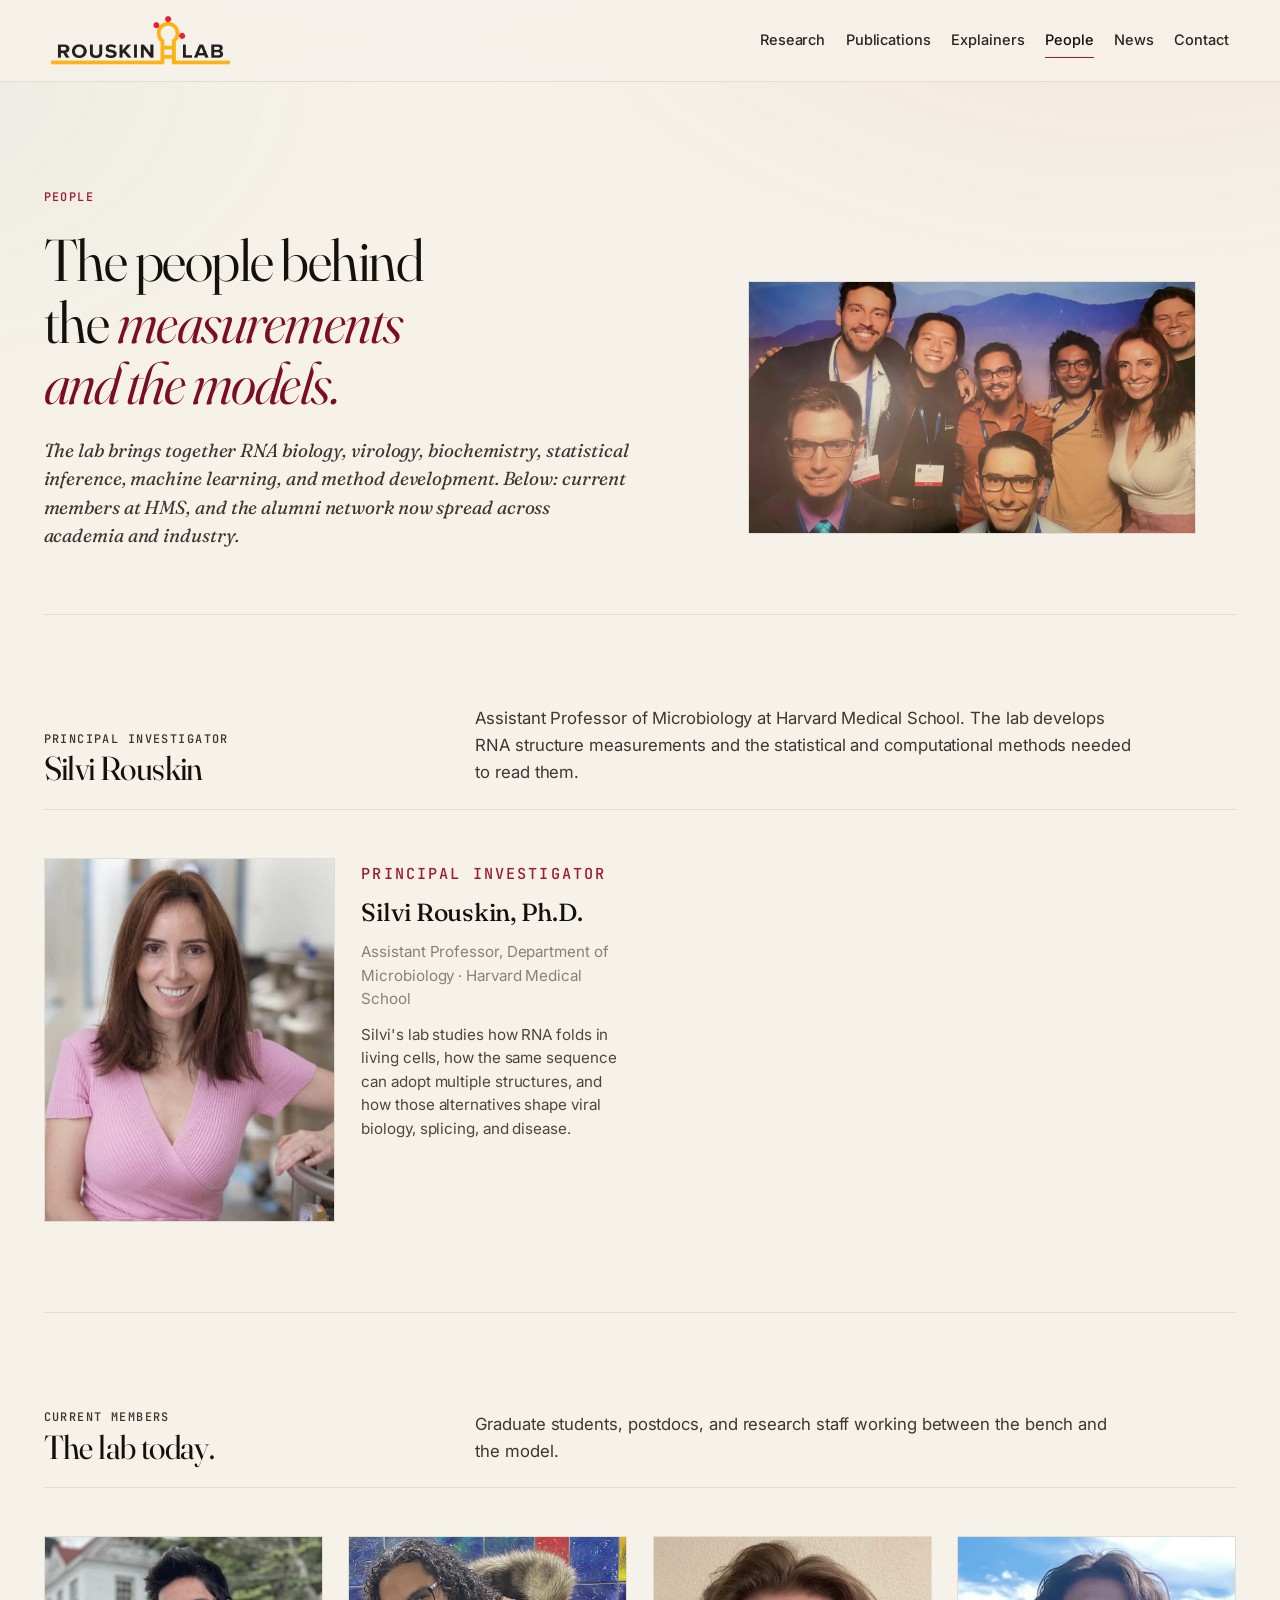
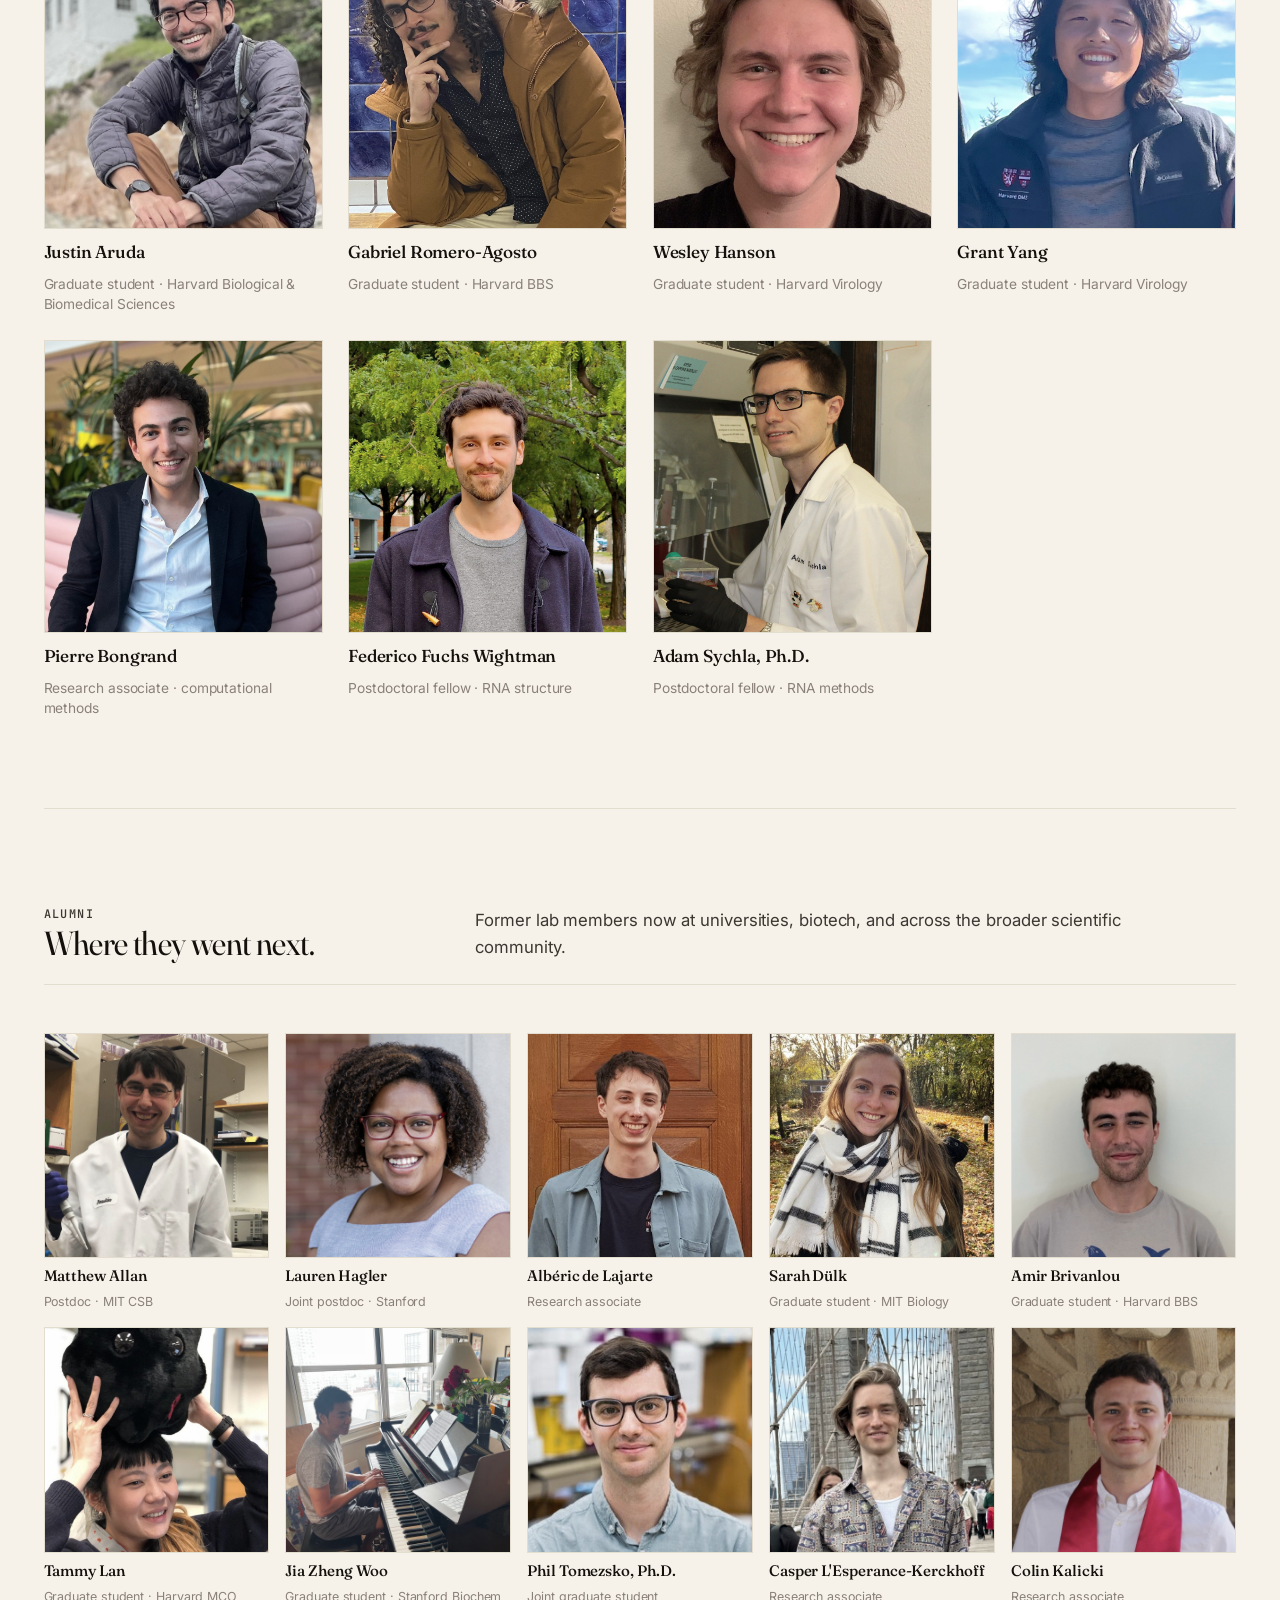
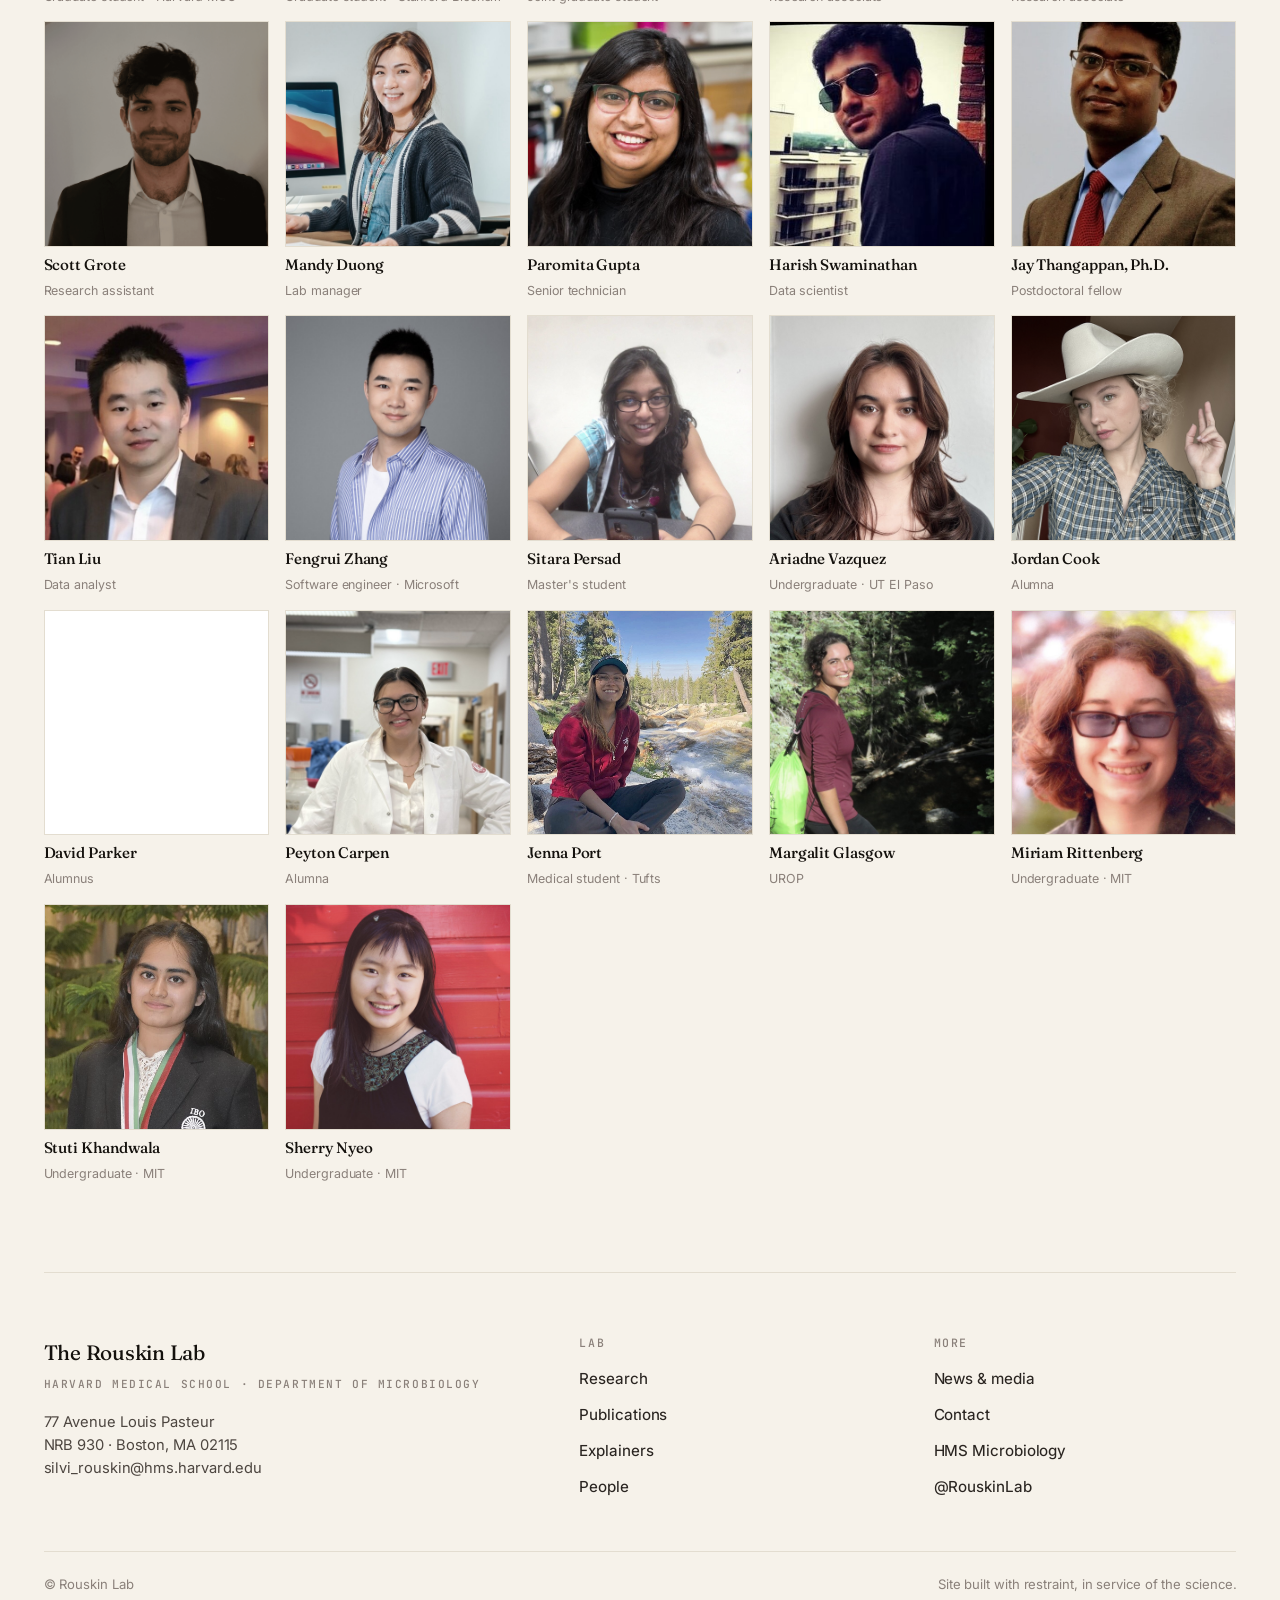
==== people.html @ 5847c58c "Initial lab website" ====
<!doctype html>
<html lang="en">
  <head>
    <meta charset="utf-8" />
    <meta name="viewport" content="width=device-width, initial-scale=1" />
    <title>People — Rouskin Lab</title>
    <meta name="description" content="Current members and alumni of the Rouskin Lab at Harvard Medical School — RNA biology, virology, computational biology, statistics, and method development." />
    <link rel="icon" href="assets/favicon.webp" />
    <link rel="preconnect" href="https://fonts.googleapis.com" />
    <link rel="preconnect" href="https://fonts.gstatic.com" crossorigin />
    <link rel="stylesheet" href="styles.css" />
  </head>
  <body>
    <a class="skip-link" href="#main">Skip to content</a>
    <header class="site-header">
      <a class="brand" href="index.html" aria-label="Rouskin Lab — Home">
        <img src="assets/rouskin-logo-yellow.webp" alt="Rouskin Lab" />
      </a>
      <nav aria-label="Primary navigation">
        <a href="research.html">Research</a>
        <a href="publications.html">Publications</a>
        <a href="explainers.html">Explainers</a>
        <a href="people.html" aria-current="page">People</a>
        <a href="news.html">News</a>
        <a href="contact.html">Contact</a>
      </nav>
    </header>

    <main id="main">
      <section class="page-hero">
        <div class="page-hero-grid">
          <div>
            <p class="kicker">People</p>
            <h1>The people behind the <em>measurements and the models.</em></h1>
            <p class="lede">
              The lab brings together RNA biology, virology, biochemistry,
              statistical inference, machine learning, and method
              development. Below: current members at HMS, and the alumni
              network now spread across academia and industry.
            </p>
          </div>
          <figure class="page-hero-visual people-hero-photo">
            <img src="assets/lab-group-current.jpg" alt="Rouskin Lab group photo at Harvard Medical School" />
          </figure>
        </div>
      </section>

      <section class="page-section people-section">
        <div class="people-section-head">
          <div>
            <p class="kicker">Principal investigator</p>
            <h2>Silvi Rouskin</h2>
          </div>
          <p>Assistant Professor of Microbiology at Harvard Medical School. The lab develops RNA structure measurements and the statistical and computational methods needed to read them.</p>
        </div>
        <div class="people-grid">
          <article class="person pi-card">
            <div class="person-photo">
              <img src="assets/silvi-rouskin.jpg" alt="Silvi Rouskin" />
            </div>
            <div class="person-body">
              <p class="tag-line">Principal investigator</p>
              <h3>Silvi Rouskin, Ph.D.</h3>
              <p class="role">Assistant Professor, Department of Microbiology · Harvard Medical School</p>
              <p>Silvi's lab studies how RNA folds in living cells, how the same sequence can adopt multiple structures, and how those alternatives shape viral biology, splicing, and disease.</p>
            </div>
          </article>
        </div>
      </section>

      <section class="page-section people-section">
        <div class="people-section-head">
          <div>
            <p class="kicker">Current members</p>
            <h2>The lab today.</h2>
          </div>
          <p>Graduate students, postdocs, and research staff working between the bench and the model.</p>
        </div>
        <div class="people-grid">
          <article class="person">
            <div class="person-photo"><img src="assets/justin-aruda.jpg" alt="Justin Aruda" /></div>
            <h3>Justin Aruda</h3>
            <p class="role">Graduate student · Harvard Biological &amp; Biomedical Sciences</p>
          </article>
          <article class="person">
            <div class="person-photo"><img src="assets/gabriel-romero-agosto.jpg" alt="Gabriel Romero-Agosto" /></div>
            <h3>Gabriel Romero-Agosto</h3>
            <p class="role">Graduate student · Harvard BBS</p>
          </article>
          <article class="person">
            <div class="person-photo"><img src="assets/wesley-hanson.jpg" alt="Wesley Hanson" /></div>
            <h3>Wesley Hanson</h3>
            <p class="role">Graduate student · Harvard Virology</p>
          </article>
          <article class="person">
            <div class="person-photo"><img src="assets/grant-yang.jpg" alt="Grant Yang" /></div>
            <h3>Grant Yang</h3>
            <p class="role">Graduate student · Harvard Virology</p>
          </article>
          <article class="person">
            <div class="person-photo"><img src="assets/pierre-bongrand.jpg" alt="Pierre Bongrand" /></div>
            <h3>Pierre Bongrand</h3>
            <p class="role">Research associate · computational methods</p>
          </article>
          <article class="person">
            <div class="person-photo"><img src="assets/federico-fuchs-wightman.jpg" alt="Federico Fuchs Wightman" /></div>
            <h3>Federico Fuchs Wightman</h3>
            <p class="role">Postdoctoral fellow · RNA structure</p>
          </article>
          <article class="person">
            <div class="person-photo"><img src="assets/adam-sychla.jpg" alt="Adam Sychla" /></div>
            <h3>Adam Sychla, Ph.D.</h3>
            <p class="role">Postdoctoral fellow · RNA methods</p>
          </article>
        </div>
      </section>

      <section class="page-section people-section">
        <div class="people-section-head">
          <div>
            <p class="kicker">Alumni</p>
            <h2>Where they went next.</h2>
          </div>
          <p>Former lab members now at universities, biotech, and across the broader scientific community.</p>
        </div>
        <div class="alumni-grid">
          <article class="person alumni">
            <div class="person-photo"><img src="assets/matthew-allan.jpg" alt="Matthew Allan" /></div>
            <h3>Matthew Allan</h3>
            <p class="role">Postdoc · MIT CSB</p>
          </article>
          <article class="person alumni">
            <div class="person-photo"><img src="assets/lauren-hagler.jpg" alt="Lauren Hagler" /></div>
            <h3>Lauren Hagler</h3>
            <p class="role">Joint postdoc · Stanford</p>
          </article>
          <article class="person alumni">
            <div class="person-photo"><img src="assets/alberic-de-lajarte.jpg" alt="Albéric de Lajarte" /></div>
            <h3>Albéric de Lajarte</h3>
            <p class="role">Research associate</p>
          </article>
          <article class="person alumni">
            <div class="person-photo"><img src="assets/sarah-dulk.jpg" alt="Sarah Dülk" /></div>
            <h3>Sarah Dülk</h3>
            <p class="role">Graduate student · MIT Biology</p>
          </article>
          <article class="person alumni">
            <div class="person-photo"><img src="assets/amir-brivanlou.jpg" alt="Amir Brivanlou" /></div>
            <h3>Amir Brivanlou</h3>
            <p class="role">Graduate student · Harvard BBS</p>
          </article>
          <article class="person alumni">
            <div class="person-photo"><img src="assets/tammy-lan.jpg" alt="Tammy Lan" /></div>
            <h3>Tammy Lan</h3>
            <p class="role">Graduate student · Harvard MCO</p>
          </article>
          <article class="person alumni">
            <div class="person-photo"><img src="assets/jia-zheng-woo.jpg" alt="Jia Zheng Woo" /></div>
            <h3>Jia Zheng Woo</h3>
            <p class="role">Graduate student · Stanford Biochem</p>
          </article>
          <article class="person alumni">
            <div class="person-photo"><img src="assets/phil-tomeszko.jpg" alt="Phil Tomezsko" /></div>
            <h3>Phil Tomezsko, Ph.D.</h3>
            <p class="role">Joint graduate student</p>
          </article>
          <article class="person alumni">
            <div class="person-photo"><img src="assets/casper-lesperance-kerckhoff.jpg" alt="Casper L'Esperance-Kerckhoff" /></div>
            <h3>Casper L'Esperance-Kerckhoff</h3>
            <p class="role">Research associate</p>
          </article>
          <article class="person alumni">
            <div class="person-photo"><img src="assets/colin-kalicki.jpg" alt="Colin Kalicki" /></div>
            <h3>Colin Kalicki</h3>
            <p class="role">Research associate</p>
          </article>
          <article class="person alumni">
            <div class="person-photo"><img src="assets/scott-grote.jpg" alt="Scott Grote" /></div>
            <h3>Scott Grote</h3>
            <p class="role">Research assistant</p>
          </article>
          <article class="person alumni">
            <div class="person-photo"><img src="assets/mandy-duong.jpg" alt="Mandy Duong" /></div>
            <h3>Mandy Duong</h3>
            <p class="role">Lab manager</p>
          </article>
          <article class="person alumni">
            <div class="person-photo"><img src="assets/paromita-gupta.jpg" alt="Paromita Gupta" /></div>
            <h3>Paromita Gupta</h3>
            <p class="role">Senior technician</p>
          </article>
          <article class="person alumni">
            <div class="person-photo"><img src="assets/harish-swaminathan.jpg" alt="Harish Swaminathan" /></div>
            <h3>Harish Swaminathan</h3>
            <p class="role">Data scientist</p>
          </article>
          <article class="person alumni">
            <div class="person-photo"><img src="assets/jay-thangappan.jpg" alt="Jay Thangappan" /></div>
            <h3>Jay Thangappan, Ph.D.</h3>
            <p class="role">Postdoctoral fellow</p>
          </article>
          <article class="person alumni">
            <div class="person-photo"><img src="assets/tian-liu.jpg" alt="Tian Liu" /></div>
            <h3>Tian Liu</h3>
            <p class="role">Data analyst</p>
          </article>
          <article class="person alumni">
            <div class="person-photo"><img src="assets/fengrui-zhang.jpg" alt="Fengrui Zhang" /></div>
            <h3>Fengrui Zhang</h3>
            <p class="role">Software engineer · Microsoft</p>
          </article>
          <article class="person alumni">
            <div class="person-photo"><img src="assets/sitara-persad.jpg" alt="Sitara Persad" /></div>
            <h3>Sitara Persad</h3>
            <p class="role">Master's student</p>
          </article>
          <article class="person alumni">
            <div class="person-photo"><img src="assets/ariadne-vazquez.jpg" alt="Ariadne Vazquez" /></div>
            <h3>Ariadne Vazquez</h3>
            <p class="role">Undergraduate · UT El Paso</p>
          </article>
          <article class="person alumni">
            <div class="person-photo"><img src="assets/jordan-cook.jpg" alt="Jordan Cook" /></div>
            <h3>Jordan Cook</h3>
            <p class="role">Alumna</p>
          </article>
          <article class="person alumni">
            <div class="person-photo"><img src="assets/david-parker.jpg" alt="David Parker" /></div>
            <h3>David Parker</h3>
            <p class="role">Alumnus</p>
          </article>
          <article class="person alumni">
            <div class="person-photo"><img src="assets/peyton-carpen.jpg" alt="Peyton Carpen" /></div>
            <h3>Peyton Carpen</h3>
            <p class="role">Alumna</p>
          </article>
          <article class="person alumni">
            <div class="person-photo"><img src="assets/jenna-port.jpg" alt="Jenna Port" /></div>
            <h3>Jenna Port</h3>
            <p class="role">Medical student · Tufts</p>
          </article>
          <article class="person alumni">
            <div class="person-photo"><img src="assets/margalit-glasgow.jpg" alt="Margalit Glasgow" /></div>
            <h3>Margalit Glasgow</h3>
            <p class="role">UROP</p>
          </article>
          <article class="person alumni">
            <div class="person-photo"><img src="assets/miriam-rittenberg.jpg" alt="Miriam Rittenberg" /></div>
            <h3>Miriam Rittenberg</h3>
            <p class="role">Undergraduate · MIT</p>
          </article>
          <article class="person alumni">
            <div class="person-photo"><img src="assets/stuti-khandwala.jpg" alt="Stuti Khandwala" /></div>
            <h3>Stuti Khandwala</h3>
            <p class="role">Undergraduate · MIT</p>
          </article>
          <article class="person alumni">
            <div class="person-photo"><img src="assets/sherry-nyeo.jpg" alt="Sherry Nyeo" /></div>
            <h3>Sherry Nyeo</h3>
            <p class="role">Undergraduate · MIT</p>
          </article>
        </div>
      </section>
    </main>

    <footer class="site-footer">
      <div class="footer-grid">
        <div>
          <div class="footer-brand">The Rouskin Lab<small>Harvard Medical School · Department of Microbiology</small></div>
          <address>77 Avenue Louis Pasteur<br />NRB 930 · Boston, MA 02115<br /><a href="mailto:silvi_rouskin@hms.harvard.edu">silvi_rouskin@hms.harvard.edu</a></address>
        </div>
        <div class="footer-col"><h4>Lab</h4><ul><li><a href="research.html">Research</a></li><li><a href="publications.html">Publications</a></li><li><a href="explainers.html">Explainers</a></li><li><a href="people.html">People</a></li></ul></div>
        <div class="footer-col"><h4>More</h4><ul><li><a href="news.html">News &amp; media</a></li><li><a href="contact.html">Contact</a></li><li><a href="https://micro.hms.harvard.edu">HMS Microbiology</a></li><li><a href="https://twitter.com/RouskinLab">@RouskinLab</a></li></ul></div>
      </div>
      <div class="footer-meta"><span>© Rouskin Lab</span><span>Site built with restraint, in service of the science.</span></div>
    </footer>
  </body>
</html>
---- styles.css ----
/* ============================================================
   Rouskin Lab — Design System
   Editorial, scientific, restrained. Inspired by Arc Institute.
   ============================================================ */

@import url("https://fonts.googleapis.com/css2?family=Fraunces:opsz,wght@9..144,300;9..144,400;9..144,500;9..144,600;9..144,700&family=Inter:wght@300;400;500;600;700&family=JetBrains+Mono:wght@400;500;600&display=swap");

:root {
  /* --- Color : warm editorial paper, deep ink, Harvard crimson */
  --paper:        #f6f2ea;
  --paper-tint:   #faf7f0;
  --cream:        #fdfbf5;
  --white:        #ffffff;
  --ink:          #14110d;
  --charcoal:     #2a2521;
  --graphite:     #3d3631;
  --body:         #4d4640;
  --muted:        #8a807a;
  --line:         #e3ddd0;
  --line-soft:    #ece6d9;
  --wash:         #efe9dc;

  /* Accents — Harvard crimson + Rouskin amber form the dual identity */
  --crimson:      #9e1b32;
  --crimson-dark: #7a0e22;
  --crimson-soft: rgba(158, 27, 50, 0.08);
  --amber:        #c4901a;      /* Rouskin gold — promoted to primary accent */
  --amber-bright: #d8a013;
  --amber-deep:   #8a6411;
  --amber-soft:   rgba(196, 144, 26, 0.10);

  /* Scientific accents (used in viz, hover states, captions) */
  --rna-sage:     #3e6e69;
  --rna-blue:     #284a72;
  --rna-violet:   #6b4f8a;

  /* Typography */
  --font-serif: "Fraunces", "Source Serif Pro", "Charter", Georgia, "Times New Roman", serif;
  --font-sans:  "Inter", -apple-system, BlinkMacSystemFont, "Segoe UI", system-ui, sans-serif;
  --font-mono:  "JetBrains Mono", "SFMono-Regular", Menlo, Consolas, monospace;

  /* Layout */
  --gutter: clamp(20px, 3.4vw, 48px);
  --maxw: 1320px;
  --maxw-narrow: 1080px;
  --radius: 2px;
}

* { box-sizing: border-box; }

html {
  scroll-behavior: smooth;
  overflow-x: hidden;
  -webkit-text-size-adjust: 100%;
}

body {
  margin: 0;
  background: var(--paper);
  color: var(--ink);
  font-family: var(--font-sans);
  font-size: 16.5px;
  line-height: 1.58;
  letter-spacing: -0.005em;
  -webkit-font-smoothing: antialiased;
  -moz-osx-font-smoothing: grayscale;
  overflow-x: hidden;
}

/* very subtle paper grain via gradients only */
body::before {
  content: "";
  position: fixed;
  inset: 0;
  z-index: -2;
  pointer-events: none;
  background:
    radial-gradient(1200px 700px at 88% -10%, rgba(158, 27, 50, 0.06), transparent 60%),
    radial-gradient(900px 600px at -10% 8%, rgba(62, 110, 105, 0.05), transparent 60%);
}

img { display: block; max-width: 100%; height: auto; }

a {
  color: inherit;
  text-decoration: none;
  transition: color 200ms ease;
}

a:focus-visible {
  outline: 2px solid var(--crimson);
  outline-offset: 3px;
  border-radius: 1px;
}

p {
  margin: 0;
  color: var(--body);
  font-size: 1.05rem;
  line-height: 1.62;
}

/* ----- Type system — heavier weights for readability ----- */
h1, h2, h3, h4 {
  margin: 0;
  color: var(--ink);
  font-family: var(--font-serif);
  font-weight: 450;
  font-style: normal;
  letter-spacing: -0.018em;
  line-height: 1.08;
  text-wrap: balance;
  font-variation-settings: "opsz" 120, "SOFT" 0;
}

h1 {
  font-size: clamp(2.55rem, 5.2vw, 5.0rem);
  font-weight: 440;
  letter-spacing: -0.024em;
  line-height: 1.02;
  font-variation-settings: "opsz" 144, "SOFT" 0;
}

h2 {
  font-size: clamp(1.75rem, 2.9vw, 2.65rem);
  font-weight: 450;
  letter-spacing: -0.018em;
  line-height: 1.1;
  font-variation-settings: "opsz" 100, "SOFT" 0;
}

h3 {
  font-size: 1.18rem;
  font-weight: 550;
  letter-spacing: -0.01em;
  line-height: 1.26;
  font-variation-settings: "opsz" 24, "SOFT" 0;
}

.eyebrow,
.kicker,
.affiliation,
.section-kicker,
.paper-meta,
time,
.tag {
  display: inline-block;
  font-family: var(--font-mono);
  font-size: 0.74rem;
  font-weight: 550;
  letter-spacing: 0.12em;
  text-transform: uppercase;
  color: var(--crimson);
}

/* Amber-accent kicker variant — for sections with computational emphasis */
.kicker.amber,
.section-kicker.amber { color: var(--amber-deep); }

.affiliation {
  color: var(--muted);
  letter-spacing: 0.18em;
}

time {
  color: var(--muted);
  letter-spacing: 0.1em;
}

strong.pi {
  color: var(--crimson-dark);
  font-weight: 600;
}

/* ----- Skip link & focus ----- */
.skip-link {
  position: fixed;
  top: 8px;
  left: 8px;
  z-index: 100;
  padding: 8px 12px;
  background: var(--ink);
  color: var(--white);
  font-size: 0.85rem;
  transform: translateY(-200%);
}

.skip-link:focus { transform: translateY(0); }

/* ============================================================
   Header
   ============================================================ */
.site-header {
  position: sticky;
  top: 0;
  z-index: 50;
  display: flex;
  align-items: center;
  justify-content: space-between;
  gap: 28px;
  padding: 16px clamp(20px, 4vw, 56px);
  border-bottom: 1px solid var(--line);
  background: rgba(246, 242, 234, 0.86);
  backdrop-filter: saturate(160%) blur(14px);
  -webkit-backdrop-filter: saturate(160%) blur(14px);
}

.brand {
  display: flex;
  align-items: center;
  gap: 12px;
}

.brand img {
  width: clamp(140px, 14vw, 180px);
  height: auto;
}

.brand-mark {
  display: inline-block;
  font-family: var(--font-serif);
  font-size: 1.35rem;
  font-weight: 450;
  letter-spacing: -0.01em;
  color: var(--ink);
  line-height: 1;
}

.brand-mark small {
  display: block;
  margin-top: 4px;
  color: var(--muted);
  font-family: var(--font-mono);
  font-size: 0.62rem;
  font-weight: 500;
  letter-spacing: 0.18em;
  text-transform: uppercase;
}

.site-header nav {
  display: flex;
  align-items: center;
  gap: clamp(14px, 1.6vw, 26px);
  flex-wrap: wrap;
}

.site-header nav a {
  position: relative;
  color: var(--charcoal);
  font-size: 0.91rem;
  font-weight: 500;
  letter-spacing: -0.005em;
  padding: 4px 0;
}

.site-header nav a::after {
  content: "";
  position: absolute;
  left: 0;
  right: 0;
  bottom: -2px;
  height: 1.5px;
  background: var(--crimson);
  transform: scaleX(0);
  transform-origin: left;
  transition: transform 220ms cubic-bezier(.2,.7,.2,1);
}

.site-header nav a:hover { color: var(--ink); }
.site-header nav a:hover::after,
.site-header nav a[aria-current="page"]::after {
  transform: scaleX(1);
}

.site-header nav a[aria-current="page"] {
  color: var(--ink);
}

/* ============================================================
   Containers
   ============================================================ */
.container,
.section,
.page-section,
.page-hero,
.site-footer {
  width: min(var(--maxw), calc(100% - var(--gutter) * 2));
  margin-left: auto;
  margin-right: auto;
}

.section,
.page-section {
  padding: clamp(56px, 6.2vw, 88px) 0;
}

.section + .section,
.page-section + .page-section {
  border-top: 1px solid var(--line);
}

/* ============================================================
   HERO — homepage
   ============================================================ */
.hero {
  position: relative;
  width: 100%;
  overflow: hidden;
}

.hero-inner {
  width: min(var(--maxw), calc(100% - var(--gutter) * 2));
  margin: 0 auto;
  display: grid;
  grid-template-columns: minmax(0, 0.95fr) minmax(0, 1.05fr);
  gap: clamp(32px, 5vw, 80px);
  align-items: center;
  min-height: clamp(620px, 86vh, 880px);
  padding: clamp(60px, 8vw, 110px) 0 clamp(48px, 6vw, 90px);
}

.hero-inner > * { min-width: 0; }

.hero-text {
  position: relative;
  z-index: 2;
  min-width: 0;
  max-width: 620px;
}

.hero-text .affiliation {
  display: flex;
  align-items: center;
  flex-wrap: wrap;
  gap: 8px 10px;
  margin-bottom: 28px;
  max-width: 100%;
}

.hero-text .affiliation::before {
  content: "";
  width: 22px;
  height: 1px;
  background: var(--crimson);
}

.hero h1 {
  font-size: clamp(2.45rem, 4.9vw, 4.5rem);
  font-weight: 440;
  line-height: 1.02;
  letter-spacing: -0.024em;
  color: var(--ink);
  font-variation-settings: "opsz" 144, "SOFT" 0;
}

.hero h1 em {
  font-style: italic;
  font-weight: 430;
  color: var(--crimson-dark);
  font-variation-settings: "opsz" 144, "SOFT" 0;
}

/* Refined institutional byline — serif italic under the headline */
.hero-byline {
  margin-top: clamp(20px, 2.2vw, 28px);
  display: flex;
  align-items: baseline;
  flex-wrap: wrap;
  gap: 6px 14px;
  font-family: var(--font-serif);
  font-style: italic;
  font-weight: 400;
  font-size: 1.0rem;
  color: var(--graphite);
  letter-spacing: -0.005em;
}

.hero-byline::before {
  content: "—";
  color: var(--amber);
  font-style: normal;
  font-weight: 500;
}

.hero-byline strong {
  font-style: normal;
  font-weight: 550;
  color: var(--ink);
  font-family: var(--font-serif);
}

.hero-lede {
  margin-top: clamp(22px, 2.6vw, 30px);
  max-width: 560px;
  font-size: clamp(1.05rem, 1.2vw, 1.16rem);
  line-height: 1.56;
  color: var(--graphite);
}

.hero-meta {
  margin-top: clamp(28px, 3vw, 40px);
  display: grid;
  grid-template-columns: repeat(3, minmax(0, 1fr));
  gap: 0;
  border-top: 1px solid var(--line);
  border-bottom: 1px solid var(--line);
}

.hero-meta > div {
  padding: 16px 16px 16px 0;
  min-width: 0;
}
.hero-meta > div + div {
  border-left: 1px solid var(--line);
  padding-left: 18px;
}

.hero-meta .label {
  display: block;
  font-family: var(--font-mono);
  font-size: 0.65rem;
  font-weight: 500;
  letter-spacing: 0.16em;
  text-transform: uppercase;
  color: var(--muted);
  margin-bottom: 6px;
}

.hero-meta .value {
  display: block;
  font-family: var(--font-serif);
  font-size: 0.98rem;
  color: var(--ink);
  line-height: 1.3;
}

.hero-cta {
  margin-top: 36px;
  display: flex;
  gap: 22px 28px;
  flex-wrap: wrap;
}

/* RNA stage */
.rna-stage {
  position: relative;
  width: 100%;
  aspect-ratio: 1.12 / 1;
  max-height: min(82vh, 760px);
  min-height: 480px;
}

.rna-stage canvas {
  position: absolute;
  inset: 0;
  width: 100%;
  height: 100%;
  display: block;
}

/* Soft halo behind RNA */
.rna-stage::before {
  content: "";
  position: absolute;
  inset: 4%;
  background:
    radial-gradient(circle at 51% 52%, rgba(255, 241, 204, 0.36), transparent 56%),
    radial-gradient(circle at 64% 34%, rgba(40, 74, 114, 0.055), transparent 58%),
    radial-gradient(circle at 34% 70%, rgba(196, 144, 26, 0.075), transparent 54%);
  filter: blur(10px);
  pointer-events: none;
}

.rna-stage-fallback {
  position: absolute;
  inset: 0;
  display: none;
  align-items: center;
  justify-content: center;
}

.rna-stage-fallback svg {
  width: 86%;
  height: auto;
}

.rna-stage[data-canvas-failed="true"] .rna-stage-fallback {
  display: flex;
}

/* Floating measurement chips on the stage */
.rna-stage-readout {
  position: absolute;
  right: clamp(10px, 2vw, 24px);
  bottom: clamp(12px, 3vw, 30px);
  display: flex;
  flex-direction: column;
  gap: 8px;
  align-items: flex-end;
  z-index: 3;
  pointer-events: none;
}

.rna-chip {
  display: inline-flex;
  align-items: center;
  gap: 8px;
  padding: 7px 10px;
  background: rgba(253, 251, 245, 0.72);
  border: 1px solid rgba(227, 221, 208, 0.72);
  color: var(--charcoal);
  font-family: var(--font-mono);
  font-size: 0.58rem;
  font-weight: 500;
  letter-spacing: 0.16em;
  text-transform: uppercase;
  box-shadow: 0 10px 26px rgba(60, 40, 22, 0.045);
  backdrop-filter: blur(10px);
}

.rna-chip::before {
  content: "";
  width: 6px;
  height: 6px;
  border-radius: 50%;
  background: var(--crimson);
}

.rna-chip.b::before { background: var(--rna-sage); }
.rna-chip.c::before { background: var(--amber); }

/* ============================================================
   Link styles (link buttons)
   ============================================================ */
.link {
  position: relative;
  display: inline-flex;
  align-items: center;
  gap: 10px;
  padding: 6px 0;
  color: var(--ink);
  font-family: var(--font-sans);
  font-size: 0.95rem;
  font-weight: 500;
  letter-spacing: -0.005em;
  border-bottom: 1px solid var(--ink);
  transition: color 220ms ease, border-color 220ms ease, transform 220ms ease;
}

.link::after {
  content: "→";
  font-family: var(--font-serif);
  font-weight: 400;
  font-size: 1.05em;
  transition: transform 220ms cubic-bezier(.2,.7,.2,1);
}

.link:hover {
  color: var(--crimson);
  border-color: var(--crimson);
}

.link:hover::after { transform: translateX(4px); }

.link-quiet {
  display: inline-flex;
  align-items: center;
  gap: 8px;
  color: var(--graphite);
  font-family: var(--font-mono);
  font-size: 0.72rem;
  font-weight: 500;
  letter-spacing: 0.14em;
  text-transform: uppercase;
  border-bottom: none;
  padding: 4px 0;
}

.link-quiet::after {
  content: "→";
  font-family: var(--font-serif);
  font-size: 0.92rem;
  transition: transform 220ms ease;
}

.link-quiet:hover { color: var(--crimson); }
.link-quiet:hover::after { transform: translateX(3px); }

/* ============================================================
   Section header (kicker + title + side link)
   ============================================================ */
.section-header {
  display: grid;
  grid-template-columns: minmax(0, 1fr) auto;
  align-items: end;
  gap: 24px;
  margin-bottom: clamp(36px, 4vw, 56px);
  padding-bottom: clamp(20px, 2vw, 28px);
  border-bottom: 1px solid var(--line);
}

.section-header .kicker {
  margin-bottom: 14px;
}

.section-header h2 {
  max-width: 18ch;
}

/* ============================================================
   Intro band
   ============================================================ */
.intro {
  position: relative;
}

.intro-grid {
  display: grid;
  grid-template-columns: minmax(0, 1.05fr) minmax(0, 1fr);
  gap: clamp(40px, 6vw, 100px);
  align-items: start;
}

.intro-grid h2 {
  font-size: clamp(1.85rem, 3.2vw, 3rem);
  font-weight: 350;
  letter-spacing: -0.022em;
  font-variation-settings: "opsz" 144, "SOFT" 60;
}

.intro-grid h2 em {
  font-style: italic;
  font-weight: 350;
  color: var(--crimson-dark);
}

.intro-copy p { font-size: 1.04rem; }
.intro-copy p + p { margin-top: 18px; }

.intro-methods {
  margin-top: clamp(48px, 6vw, 80px);
  display: grid;
  grid-template-columns: repeat(4, minmax(0, 1fr));
  gap: 1px;
  background: var(--line);
  border-top: 1px solid var(--line);
  border-bottom: 1px solid var(--line);
}

.intro-methods > div {
  background: var(--paper);
  padding: 22px 20px 24px;
}

.intro-methods strong {
  display: block;
  font-family: var(--font-serif);
  font-size: 1.05rem;
  font-weight: 500;
  color: var(--ink);
  letter-spacing: -0.01em;
  margin-bottom: 6px;
}

.intro-methods small {
  display: block;
  color: var(--muted);
  font-size: 0.85rem;
  line-height: 1.45;
}

/* ============================================================
   Research cards (homepage)
   ============================================================ */
.research-grid {
  display: grid;
  grid-template-columns: repeat(12, 1fr);
  gap: 20px;
}

.research-card {
  position: relative;
  display: flex;
  flex-direction: column;
  background: var(--cream);
  border: 1px solid var(--line);
  overflow: hidden;
  transition: transform 280ms cubic-bezier(.2,.7,.2,1), border-color 280ms ease, box-shadow 280ms ease;
}

.research-card:hover {
  transform: translateY(-3px);
  border-color: var(--crimson);
  box-shadow: 0 18px 40px rgba(60, 40, 22, 0.08);
}

.research-card.feature { grid-column: span 7; }
.research-card.std     { grid-column: span 5; }
.research-card.half    { grid-column: span 6; }

.research-card .media {
  position: relative;
  aspect-ratio: 16 / 10;
  overflow: hidden;
  background: var(--wash);
  border-bottom: 1px solid var(--line);
}

.research-card .media img {
  width: 100%;
  height: 100%;
  object-fit: cover;
  transition: transform 600ms cubic-bezier(.2,.7,.2,1);
}

.research-card:hover .media img { transform: scale(1.03); }

.research-card .media.contain img {
  object-fit: contain;
  padding: 22px;
  background: linear-gradient(160deg, var(--paper-tint), var(--wash));
}

.research-card .media.viral-rna-media img {
  padding: 12px 18px;
  background: #fbfaf7;
}

.research-card .body {
  padding: 24px 26px 28px;
  display: flex;
  flex-direction: column;
  gap: 10px;
  flex: 1;
}

.research-card .kicker { margin-bottom: 2px; }

.research-card h3 {
  font-family: var(--font-serif);
  font-size: 1.28rem;
  font-weight: 450;
  letter-spacing: -0.012em;
  line-height: 1.22;
}

.research-card.feature h3 {
  font-size: 1.55rem;
}

.research-card p {
  font-size: 0.96rem;
  color: var(--graphite);
  line-height: 1.55;
}

.research-card .card-link {
  margin-top: auto;
  padding-top: 14px;
  font-family: var(--font-mono);
  font-size: 0.7rem;
  font-weight: 500;
  letter-spacing: 0.14em;
  text-transform: uppercase;
  color: var(--crimson);
  display: inline-flex;
  align-items: center;
  gap: 6px;
}

.research-card .card-link::after {
  content: "→";
  font-family: var(--font-serif);
  font-size: 0.9rem;
  transition: transform 220ms ease;
}

.research-card:hover .card-link::after { transform: translateX(3px); }

/* ============================================================
   Featured papers (home)
   ============================================================ */
.featured-papers {
  background: var(--paper-tint);
  padding: clamp(64px, 8vw, 112px) 0;
  border-top: 1px solid var(--line);
  border-bottom: 1px solid var(--line);
}

.featured-papers .container {
  width: min(var(--maxw), calc(100% - var(--gutter) * 2));
  margin: 0 auto;
}

.paper-list {
  border-top: 1px solid var(--line);
}

.paper-row {
  display: grid;
  grid-template-columns: 130px 200px minmax(0, 1fr) auto;
  gap: clamp(20px, 3vw, 48px);
  align-items: start;
  padding: 28px 0;
  border-bottom: 1px solid var(--line);
  transition: padding 280ms ease;
}

.paper-row:hover {
  padding-left: 10px;
  padding-right: -10px;
}

.paper-row .paper-year {
  font-family: var(--font-mono);
  font-size: 0.78rem;
  font-weight: 500;
  letter-spacing: 0.1em;
  color: var(--muted);
  padding-top: 4px;
}

.paper-row .paper-venue {
  font-family: var(--font-serif);
  font-style: italic;
  font-weight: 500;
  font-size: 1.0rem;
  color: var(--crimson-dark);
  padding-top: 4px;
  letter-spacing: -0.01em;
}

.paper-row h3 {
  font-family: var(--font-serif);
  font-size: 1.2rem;
  font-weight: 450;
  letter-spacing: -0.012em;
  line-height: 1.32;
  margin-bottom: 8px;
}

.paper-row h3 a:hover { color: var(--crimson); }

.paper-row p {
  font-size: 0.94rem;
  color: var(--graphite);
  line-height: 1.55;
  max-width: 60ch;
}

.paper-row .paper-arrow {
  font-family: var(--font-serif);
  font-size: 1.6rem;
  color: var(--muted);
  padding-top: 4px;
  transition: color 280ms ease, transform 280ms ease;
}

.paper-row:hover .paper-arrow {
  color: var(--crimson);
  transform: translateX(4px);
}

/* ============================================================
   Lab news / cards grid
   ============================================================ */
.news-grid {
  display: grid;
  grid-template-columns: repeat(3, minmax(0, 1fr));
  gap: 20px;
}

.news-card {
  display: flex;
  flex-direction: column;
  background: var(--cream);
  border: 1px solid var(--line);
  transition: transform 280ms cubic-bezier(.2,.7,.2,1), border-color 280ms ease;
}

.news-card:hover {
  transform: translateY(-3px);
  border-color: var(--crimson);
}

.news-card .media {
  aspect-ratio: 4 / 3;
  overflow: hidden;
  background: var(--wash);
  border-bottom: 1px solid var(--line);
}

.news-card .media img {
  width: 100%;
  height: 100%;
  object-fit: cover;
  transition: transform 600ms cubic-bezier(.2,.7,.2,1);
}

.news-card:hover .media img { transform: scale(1.04); }

.news-card .body {
  padding: 20px 22px 26px;
  display: flex;
  flex-direction: column;
  gap: 10px;
}

.news-card time {
  font-family: var(--font-mono);
  font-size: 0.7rem;
  letter-spacing: 0.12em;
  text-transform: uppercase;
  color: var(--muted);
}

.news-card h3 {
  font-family: var(--font-serif);
  font-size: 1.1rem;
  font-weight: 500;
  letter-spacing: -0.01em;
  line-height: 1.3;
}

/* ============================================================
   Institutional band
   ============================================================ */
.affiliations {
  padding: clamp(56px, 7vw, 96px) 0;
  border-top: 1px solid var(--line);
  background: var(--paper-tint);
}

.affiliations-inner {
  width: min(var(--maxw), calc(100% - var(--gutter) * 2));
  margin: 0 auto;
  display: grid;
  grid-template-columns: minmax(0, 0.7fr) minmax(0, 1.3fr);
  gap: clamp(40px, 6vw, 96px);
  align-items: center;
}

.affiliations h2 {
  font-size: clamp(1.5rem, 2.4vw, 2.2rem);
  font-weight: 400;
}

.affiliations p {
  margin-top: 14px;
  font-size: 0.98rem;
}

.affiliations-logos {
  display: grid;
  gap: 24px;
}

.affiliations-logos img {
  width: 100%;
  max-height: 88px;
  object-fit: contain;
  object-position: left center;
  mix-blend-mode: multiply;
  opacity: 0.92;
  filter: saturate(0.7);
}

/* ============================================================
   Join band (dark)
   ============================================================ */
.join {
  width: min(var(--maxw), calc(100% - var(--gutter) * 2));
  margin: clamp(64px, 8vw, 112px) auto;
  display: grid;
  grid-template-columns: minmax(0, 1.4fr) auto;
  gap: clamp(28px, 4vw, 56px);
  align-items: center;
  padding: clamp(40px, 5vw, 70px) clamp(36px, 4vw, 64px);
  background: var(--ink);
  color: var(--cream);
  border: 1px solid var(--ink);
  position: relative;
  overflow: hidden;
}

.join::before {
  content: "";
  position: absolute;
  right: -10%;
  top: -50%;
  width: 60%;
  height: 200%;
  background: radial-gradient(circle, rgba(201, 143, 28, 0.15), transparent 60%);
  pointer-events: none;
}

.join .kicker { color: var(--amber); }

.join h2 {
  color: var(--cream);
  font-weight: 400;
  font-size: clamp(1.6rem, 2.6vw, 2.4rem);
  letter-spacing: -0.018em;
}

.join h2 em {
  font-style: italic;
  color: var(--amber);
}

.join p {
  color: rgba(253, 251, 245, 0.74);
  margin-top: 14px;
  max-width: 60ch;
}

.join .link {
  color: var(--cream);
  border-color: var(--amber);
}

.join .link:hover {
  color: var(--amber);
}

/* ============================================================
   Footer
   ============================================================ */
.site-footer {
  padding: clamp(40px, 5vw, 64px) 0 clamp(36px, 4vw, 48px);
  border-top: 1px solid var(--line);
}

.footer-grid {
  display: grid;
  grid-template-columns: minmax(0, 1.6fr) minmax(0, 1fr) minmax(0, 1fr);
  gap: clamp(28px, 4vw, 64px);
}

.footer-brand {
  font-family: var(--font-serif);
  font-size: 1.3rem;
  font-weight: 450;
  color: var(--ink);
  letter-spacing: -0.012em;
}

.footer-brand small {
  display: block;
  margin-top: 6px;
  font-family: var(--font-mono);
  font-size: 0.7rem;
  font-weight: 500;
  letter-spacing: 0.14em;
  text-transform: uppercase;
  color: var(--muted);
}

.site-footer address {
  margin-top: 18px;
  font-style: normal;
  color: var(--body);
  font-size: 0.92rem;
  line-height: 1.55;
}

.footer-col h4 {
  font-family: var(--font-mono);
  font-size: 0.72rem;
  font-weight: 500;
  letter-spacing: 0.14em;
  text-transform: uppercase;
  color: var(--muted);
  margin-bottom: 16px;
}

.footer-col ul {
  list-style: none;
  margin: 0;
  padding: 0;
  display: grid;
  gap: 10px;
}

.footer-col a {
  color: var(--charcoal);
  font-size: 0.95rem;
  font-weight: 450;
}

.footer-col a:hover { color: var(--crimson); }

.footer-meta {
  margin-top: clamp(36px, 4vw, 56px);
  padding-top: 22px;
  border-top: 1px solid var(--line);
  display: flex;
  justify-content: space-between;
  gap: 16px;
  flex-wrap: wrap;
  color: var(--muted);
  font-size: 0.82rem;
}

/* ============================================================
   Generic page hero (research / publications / etc.)
   ============================================================ */
.page-hero {
  padding: clamp(56px, 8vw, 100px) 0 clamp(40px, 5vw, 64px);
}

.page-hero-grid {
  display: grid;
  grid-template-columns: minmax(0, 1fr) minmax(0, 0.9fr);
  gap: clamp(40px, 6vw, 96px);
  align-items: end;
}

.page-hero h1 {
  font-size: clamp(2.2rem, 4.6vw, 4rem);
  font-weight: 350;
  letter-spacing: -0.025em;
  line-height: 1.04;
}

.page-hero h1 em {
  font-style: italic;
  color: var(--crimson-dark);
}

.page-hero .lede {
  margin-top: 24px;
  max-width: 60ch;
  font-size: 1.18rem;
  font-family: var(--font-serif);
  font-weight: 400;
  font-style: italic;
  line-height: 1.5;
  letter-spacing: -0.005em;
  color: var(--graphite);
}

.page-hero .kicker { margin-bottom: 22px; }

.page-hero-visual {
  position: relative;
  aspect-ratio: 4 / 3;
  overflow: hidden;
  background: var(--wash);
  border: 1px solid var(--line);
}

.page-hero-visual img {
  width: 100%;
  height: 100%;
  object-fit: cover;
}

.page-hero-visual.contain img {
  object-fit: contain;
  padding: 28px;
  background: linear-gradient(150deg, var(--paper-tint), var(--wash));
}

.page-hero-visual.people-hero-photo {
  aspect-ratio: 16 / 9;
}

.page-hero-visual.people-hero-photo img {
  object-fit: cover;
  object-position: center 45%;
}

/* ============================================================
   RESEARCH PAGE — research areas as long-form sections
   ============================================================ */
/* Research overview index — clickable cards before the long-form sections */
.research-index {
  display: grid;
  grid-template-columns: repeat(5, minmax(0, 1fr));
  gap: 0;
  margin: clamp(28px, 4vw, 48px) 0 clamp(40px, 5vw, 64px);
  border-top: 1px solid var(--line);
  border-bottom: 1px solid var(--line);
}

.research-index a {
  display: flex;
  flex-direction: column;
  gap: 8px;
  padding: 24px 22px 26px;
  border-right: 1px solid var(--line);
  transition: background-color 240ms ease, transform 240ms ease;
}

.research-index a:last-child { border-right: none; }

.research-index a:hover {
  background: var(--amber-soft);
}

.research-index .index-num {
  font-family: var(--font-mono);
  font-size: 0.72rem;
  font-weight: 600;
  letter-spacing: 0.14em;
  color: var(--amber-deep);
}

.research-index h3 {
  font-family: var(--font-serif);
  font-size: 1.02rem;
  font-weight: 500;
  letter-spacing: -0.008em;
  line-height: 1.25;
  color: var(--ink);
}

.research-index span.arrow {
  margin-top: auto;
  padding-top: 14px;
  font-family: var(--font-serif);
  color: var(--crimson);
  font-size: 1.15rem;
  transition: transform 240ms ease;
}

.research-index a:hover span.arrow { transform: translateX(4px); }

.research-area {
  display: grid;
  grid-template-columns: minmax(0, 1fr) minmax(0, 1.05fr);
  gap: clamp(36px, 5vw, 80px);
  align-items: center;
  padding: clamp(56px, 6vw, 88px) 0;
  border-top: 1px solid var(--line);
  scroll-margin-top: 80px;
}

/* Scroll-reveal for research areas */
.research-area {
  opacity: 0;
  transform: translateY(28px);
  transition: opacity 800ms cubic-bezier(.2,.7,.2,1), transform 800ms cubic-bezier(.2,.7,.2,1);
}
.research-area.is-visible {
  opacity: 1;
  transform: translateY(0);
}

.research-area .area-num {
  display: inline-flex;
  align-items: baseline;
  gap: 10px;
  margin-bottom: 14px;
  font-family: var(--font-mono);
  font-size: 0.74rem;
  font-weight: 600;
  letter-spacing: 0.14em;
  text-transform: uppercase;
  color: var(--amber-deep);
}

.research-area .area-num::before {
  content: "";
  width: 22px;
  height: 1px;
  background: var(--amber);
  display: inline-block;
}

.research-area:nth-child(even) {
  grid-template-columns: minmax(0, 1.05fr) minmax(0, 1fr);
}
.research-area:nth-child(even) .research-area-visual { order: -1; }

.research-area-visual {
  position: relative;
  aspect-ratio: 4 / 3;
  overflow: hidden;
  background: var(--wash);
  border: 1px solid var(--line);
}

.research-area-visual img {
  width: 100%;
  height: 100%;
  object-fit: cover;
}

.research-area-visual.contain {
  background: linear-gradient(150deg, var(--paper-tint), var(--wash));
}

.research-area-visual.contain img {
  object-fit: contain;
  padding: 24px;
}

.research-area-visual.viral-rna-visual {
  background: #fbfaf7;
}

.research-area-visual.viral-rna-visual img {
  padding: 12px 18px;
  object-fit: contain;
}

.research-area-text {
  max-width: 56ch;
}

.research-area-text h2 {
  margin-top: 14px;
  font-size: clamp(1.7rem, 2.7vw, 2.4rem);
  font-weight: 400;
  letter-spacing: -0.018em;
}

.research-area-text h2 em {
  font-style: italic;
  color: var(--crimson-dark);
}

.research-area-text p {
  margin-top: 18px;
  font-size: 1.02rem;
  line-height: 1.65;
}

.research-area-text p + p { margin-top: 14px; }

.research-area-links {
  margin-top: 26px;
  display: flex;
  flex-wrap: wrap;
  gap: 18px 24px;
}

/* ============================================================
   PUBLICATIONS — editorial bibliography
   ============================================================ */
.pub-toolbar {
  display: flex;
  flex-wrap: wrap;
  justify-content: center;
  gap: 4px 6px;
  padding: 22px 0;
  margin: 0 auto clamp(28px, 4vw, 48px);
  max-width: 920px;
  border-top: 1px solid var(--line);
  border-bottom: 1px solid var(--line);
}

.pub-toolbar a {
  font-family: var(--font-mono);
  font-size: 0.95rem;
  font-weight: 550;
  letter-spacing: 0.04em;
  color: var(--graphite);
  padding: 10px 18px;
  border: 1px solid transparent;
  transition: color 200ms, border-color 200ms, background-color 200ms;
}

.pub-toolbar a:hover {
  color: var(--white);
  background: var(--crimson);
}

.pub-year {
  display: grid;
  grid-template-columns: 220px minmax(0, 1fr);
  gap: clamp(28px, 4vw, 56px);
  padding: clamp(48px, 5vw, 76px) 0;
  border-top: 1px solid var(--line);
  scroll-margin-top: 80px;
}

.pub-year:first-of-type { border-top: none; padding-top: 0; }

.pub-year-label {
  position: sticky;
  top: 100px;
  align-self: start;
  font-family: var(--font-serif);
  font-size: clamp(3rem, 5vw, 4.6rem);
  font-weight: 420;
  font-style: italic;
  color: var(--crimson-dark);
  letter-spacing: -0.025em;
  line-height: 1;
  font-variation-settings: "opsz" 144, "SOFT" 0;
}

.pub-list {
  display: flex;
  flex-direction: column;
}

.pub {
  display: grid;
  grid-template-columns: 240px minmax(0, 1fr);
  gap: clamp(24px, 3vw, 44px);
  padding: 32px 0;
  border-bottom: 1px solid var(--line-soft);
  align-items: start;
}

.pub:last-child { border-bottom: none; }

.pub-thumb {
  width: 100%;
  aspect-ratio: 5 / 4;
  background: var(--wash);
  border: 1px solid var(--line);
  overflow: hidden;
  transition: transform 320ms cubic-bezier(.2,.7,.2,1);
}

.pub:hover .pub-thumb { transform: translateY(-2px); }

.pub-thumb img {
  width: 100%;
  height: 100%;
  object-fit: cover;
  transition: transform 600ms cubic-bezier(.2,.7,.2,1);
}

.pub:hover .pub-thumb img { transform: scale(1.04); }

.pub-thumb.contain {
  background: linear-gradient(150deg, var(--paper-tint), var(--wash));
}
.pub-thumb.contain img {
  object-fit: contain;
  padding: 14px;
}

.pub.no-thumb { grid-template-columns: 240px minmax(0, 1fr); }
.pub.no-thumb .pub-venue-box {
  width: 100%;
  aspect-ratio: 5 / 4;
  border: 1px solid var(--line);
  background: var(--paper-tint);
  display: flex;
  align-items: center;
  justify-content: center;
  padding: 16px;
  text-align: center;
}
.pub-venue-box .venue {
  font-family: var(--font-serif);
  font-style: italic;
  font-size: 1.0rem;
  color: var(--crimson-dark);
  letter-spacing: -0.01em;
  line-height: 1.25;
}

.pub-body { padding-top: 4px; }

.pub .venue-tag {
  display: inline-flex;
  align-items: center;
  gap: 8px;
  margin-bottom: 12px;
  font-family: var(--font-mono);
  font-size: 0.7rem;
  font-weight: 500;
  letter-spacing: 0.14em;
  text-transform: uppercase;
  color: var(--crimson);
}

.pub .venue-tag.preprint { color: var(--rna-sage); }
.pub .venue-tag::before {
  content: "";
  width: 6px;
  height: 6px;
  border-radius: 50%;
  background: currentColor;
}

.pub h3 {
  font-family: var(--font-serif);
  font-size: 1.22rem;
  font-weight: 500;
  letter-spacing: -0.012em;
  line-height: 1.3;
  margin-bottom: 10px;
}

.pub h3 a:hover { color: var(--crimson); }

.pub p.authors {
  font-size: 0.95rem;
  line-height: 1.55;
  color: var(--graphite);
  max-width: 80ch;
}

.pub-links {
  display: flex;
  flex-wrap: wrap;
  gap: 8px 14px;
  margin-top: 14px;
}

.pub-links a {
  font-family: var(--font-mono);
  font-size: 0.68rem;
  font-weight: 500;
  letter-spacing: 0.12em;
  text-transform: uppercase;
  color: var(--graphite);
  padding: 4px 0;
  border-bottom: 1px solid var(--line);
  transition: color 200ms, border-color 200ms;
}

.pub-links a:hover {
  color: var(--crimson);
  border-color: var(--crimson);
}

/* ============================================================
   People page
   ============================================================ */
.people-section {
  padding: clamp(56px, 7vw, 90px) 0;
  border-top: 1px solid var(--line);
}

.people-section:first-of-type { border-top: none; }

.people-section-head {
  display: grid;
  grid-template-columns: minmax(0, 0.5fr) minmax(0, 1fr);
  gap: clamp(28px, 4vw, 60px);
  align-items: end;
  margin-bottom: clamp(32px, 4vw, 48px);
  padding-bottom: 22px;
  border-bottom: 1px solid var(--line);
}

.people-section-head h2 {
  font-size: clamp(1.6rem, 2.6vw, 2.2rem);
  font-weight: 400;
}

.people-section-head p {
  max-width: 60ch;
  color: var(--graphite);
}

.people-grid {
  display: grid;
  grid-template-columns: repeat(4, minmax(0, 1fr));
  gap: clamp(18px, 2vw, 28px);
}

.person {
  display: flex;
  flex-direction: column;
  gap: 12px;
}

.person-photo {
  position: relative;
  aspect-ratio: 1 / 1.05;
  overflow: hidden;
  background: var(--wash);
  border: 1px solid var(--line);
}

.person-photo img {
  width: 100%;
  height: 100%;
  object-fit: cover;
  filter: grayscale(0.18) saturate(0.92);
  transition: filter 320ms ease, transform 600ms cubic-bezier(.2,.7,.2,1);
}

.person:hover .person-photo img {
  filter: grayscale(0) saturate(1);
  transform: scale(1.03);
}

.person h3 {
  font-family: var(--font-serif);
  font-size: 1.08rem;
  font-weight: 500;
  letter-spacing: -0.01em;
  line-height: 1.25;
}

.person .role {
  font-family: var(--font-sans);
  font-size: 0.86rem;
  color: var(--muted);
  line-height: 1.45;
}

.person .tag-line {
  font-family: var(--font-mono);
  font-size: 0.66rem;
  font-weight: 500;
  letter-spacing: 0.14em;
  text-transform: uppercase;
  color: var(--crimson);
}

/* PI card variant — larger */
.person.pi-card {
  grid-column: span 2;
  flex-direction: row;
  gap: 26px;
}

.person.pi-card .person-photo {
  flex-shrink: 0;
  width: 50%;
  aspect-ratio: 4 / 5;
}

.person.pi-card .person-body {
  display: flex;
  flex-direction: column;
  gap: 12px;
  padding: 4px 0;
}

.person.pi-card h3 {
  font-size: 1.55rem;
  font-weight: 450;
}

.person.pi-card p {
  font-size: 0.95rem;
  line-height: 1.55;
}

/* Alumni — denser */
.alumni-grid {
  display: grid;
  grid-template-columns: repeat(5, minmax(0, 1fr));
  gap: 16px;
}

.alumni {
  display: flex;
  flex-direction: column;
  gap: 8px;
}

.alumni .person-photo { aspect-ratio: 1 / 1; }

.alumni h3 {
  font-family: var(--font-serif);
  font-size: 0.95rem;
  font-weight: 500;
  letter-spacing: -0.005em;
}

.alumni .role {
  font-size: 0.78rem;
  color: var(--muted);
  line-height: 1.4;
}

/* ============================================================
   News page (timeline-like list)
   ============================================================ */
.news-list {
  display: grid;
  gap: 0;
  border-top: 1px solid var(--line);
}

.news-item {
  display: grid;
  grid-template-columns: 110px 240px minmax(0, 1fr);
  gap: clamp(20px, 3vw, 44px);
  align-items: start;
  padding: 32px 0;
  border-bottom: 1px solid var(--line);
  transition: padding-left 280ms ease;
}

.news-item:hover { padding-left: 8px; }

.news-item time {
  padding-top: 4px;
}

.news-item-thumb {
  width: 100%;
  aspect-ratio: 4 / 3;
  overflow: hidden;
  background: var(--wash);
  border: 1px solid var(--line);
}

.news-item-thumb img {
  width: 100%;
  height: 100%;
  object-fit: cover;
}

.news-item-body { padding-top: 4px; }

.news-item h3 {
  font-family: var(--font-serif);
  font-size: 1.2rem;
  font-weight: 500;
  letter-spacing: -0.01em;
  line-height: 1.3;
  margin-bottom: 10px;
}

.news-item h3 a:hover { color: var(--crimson); }

.news-item p {
  font-size: 0.96rem;
  line-height: 1.55;
  max-width: 70ch;
}

/* ============================================================
   Explainers
   ============================================================ */
.explainer-grid {
  display: grid;
  grid-template-columns: repeat(2, minmax(0, 1fr));
  gap: 22px;
}

.explainer-card {
  position: relative;
  display: flex;
  flex-direction: column;
  padding: clamp(28px, 3vw, 38px);
  background: var(--cream);
  border: 1px solid var(--line);
  transition: transform 280ms cubic-bezier(.2,.7,.2,1), border-color 280ms ease;
  min-height: 360px;
}

.explainer-card:hover {
  transform: translateY(-3px);
  border-color: var(--crimson);
}

.explainer-card .kicker { margin-bottom: 14px; }

.explainer-card h2 {
  font-size: 1.6rem;
  font-weight: 400;
  letter-spacing: -0.015em;
}

.explainer-card p {
  margin-top: 16px;
  font-size: 1.0rem;
  line-height: 1.55;
}

.explainer-card .link-quiet {
  margin-top: auto;
  padding-top: 24px;
}

.explainer-note {
  margin-top: 56px;
  max-width: 60ch;
  color: var(--muted);
  font-size: 0.95rem;
}

.inline-link {
  display: inline;
}

/* ============================================================
   Contact
   ============================================================ */
.contact-grid {
  display: grid;
  grid-template-columns: minmax(0, 1.3fr) minmax(0, 0.9fr);
  gap: clamp(40px, 5vw, 80px);
}

.contact-card {
  padding: clamp(32px, 4vw, 56px);
  border: 1px solid var(--line);
  background: var(--cream);
}

.contact-card h2 {
  font-size: clamp(1.55rem, 2.2vw, 2rem);
  font-weight: 400;
  letter-spacing: -0.015em;
}

.contact-card p {
  max-width: 68ch;
  color: var(--graphite);
  font-size: 1.02rem;
  line-height: 1.62;
}

.contact-card h2 + p { margin-top: 18px; }
.contact-card p + p { margin-top: 14px; }
.contact-card h2 + h2 { margin-top: 36px; }

.contact-links {
  margin-top: 28px;
}

.contact-subhead {
  margin-top: 48px;
}

.contact-email {
  margin-top: 24px;
}

.contact-meta dl {
  margin: 0;
  display: grid;
  gap: 22px;
}

.contact-meta dt {
  font-family: var(--font-mono);
  font-size: 0.72rem;
  font-weight: 500;
  letter-spacing: 0.14em;
  text-transform: uppercase;
  color: var(--crimson);
  margin-bottom: 8px;
}

.contact-meta dd {
  margin: 0;
  color: var(--charcoal);
  font-size: 1.0rem;
  line-height: 1.55;
}

.contact-meta dd a:hover { color: var(--crimson); }

/* ============================================================
   Reveal on scroll
   ============================================================ */
.reveal {
  opacity: 0;
  transform: translateY(16px);
  transition: opacity 700ms cubic-bezier(.2,.7,.2,1), transform 700ms cubic-bezier(.2,.7,.2,1);
  will-change: opacity, transform;
}
.reveal.is-visible {
  opacity: 1;
  transform: translateY(0);
}

@media (prefers-reduced-motion: reduce) {
  .reveal { opacity: 1; transform: none; transition: none; }
  *, *::before, *::after {
    animation-duration: 0.001ms !important;
    transition-duration: 0.001ms !important;
  }
}

/* ============================================================
   Responsive
   ============================================================ */
@media (max-width: 1020px) {
  .hero-inner {
    grid-template-columns: 1fr;
    gap: 36px;
    min-height: auto;
    padding-bottom: 60px;
  }
  .rna-stage {
    max-height: 60vh;
    min-height: 380px;
  }
  .research-card.feature,
  .research-card.std,
  .research-card.half { grid-column: span 12; }
  .news-grid { grid-template-columns: repeat(2, minmax(0, 1fr)); }
  .people-grid { grid-template-columns: repeat(3, minmax(0, 1fr)); }
  .person.pi-card { grid-column: span 3; }
  .alumni-grid { grid-template-columns: repeat(4, minmax(0, 1fr)); }
  .intro-grid,
  .affiliations-inner,
  .research-area,
  .page-hero-grid,
  .footer-grid,
  .contact-grid,
  .section-header,
  .people-section-head,
  .join {
    grid-template-columns: 1fr;
    gap: 28px;
  }
  .research-area:nth-child(even) .research-area-visual { order: 0; }
  .join { text-align: left; }
  .pub-year { grid-template-columns: 1fr; }
  .pub-year-label { position: static; }
  .paper-row { grid-template-columns: 80px minmax(0, 1fr) auto; }
  .paper-row .paper-venue { display: none; }
  .news-item { grid-template-columns: 90px 1fr; }
  .news-item-thumb { display: none; }
}

@media (max-width: 720px) {
  body { font-size: 15.5px; }
  .site-header {
    position: relative;
    flex-direction: column;
    align-items: flex-start;
    gap: 14px;
    padding: 14px 18px;
  }
  .site-header nav {
    gap: 10px 18px;
  }
  .site-header nav a { font-size: 0.86rem; }
  .intro-methods { grid-template-columns: repeat(2, 1fr); }
  .people-grid,
  .news-grid,
  .explainer-grid { grid-template-columns: 1fr; }
  .alumni-grid { grid-template-columns: repeat(2, minmax(0, 1fr)); }
  .person.pi-card { grid-column: span 1; flex-direction: column; }
  .person.pi-card .person-photo { width: 100%; }
  .pub { grid-template-columns: 1fr; gap: 14px; }
  .pub-thumb { max-width: 220px; }
  .paper-row { grid-template-columns: 1fr; gap: 8px; }
  .paper-row .paper-arrow { display: none; }
  .hero-meta { grid-template-columns: 1fr; }
  .hero-meta > div { padding: 12px 0; border-left: none !important; border-top: 1px solid var(--line); }
  .hero-meta > div:first-child { border-top: none; padding-top: 0; }
}

/* Tiny mobile */
@media (max-width: 420px) {
  .brand img { width: 130px; }
  .hero h1 { font-size: clamp(2rem, 9vw, 2.6rem); }
}
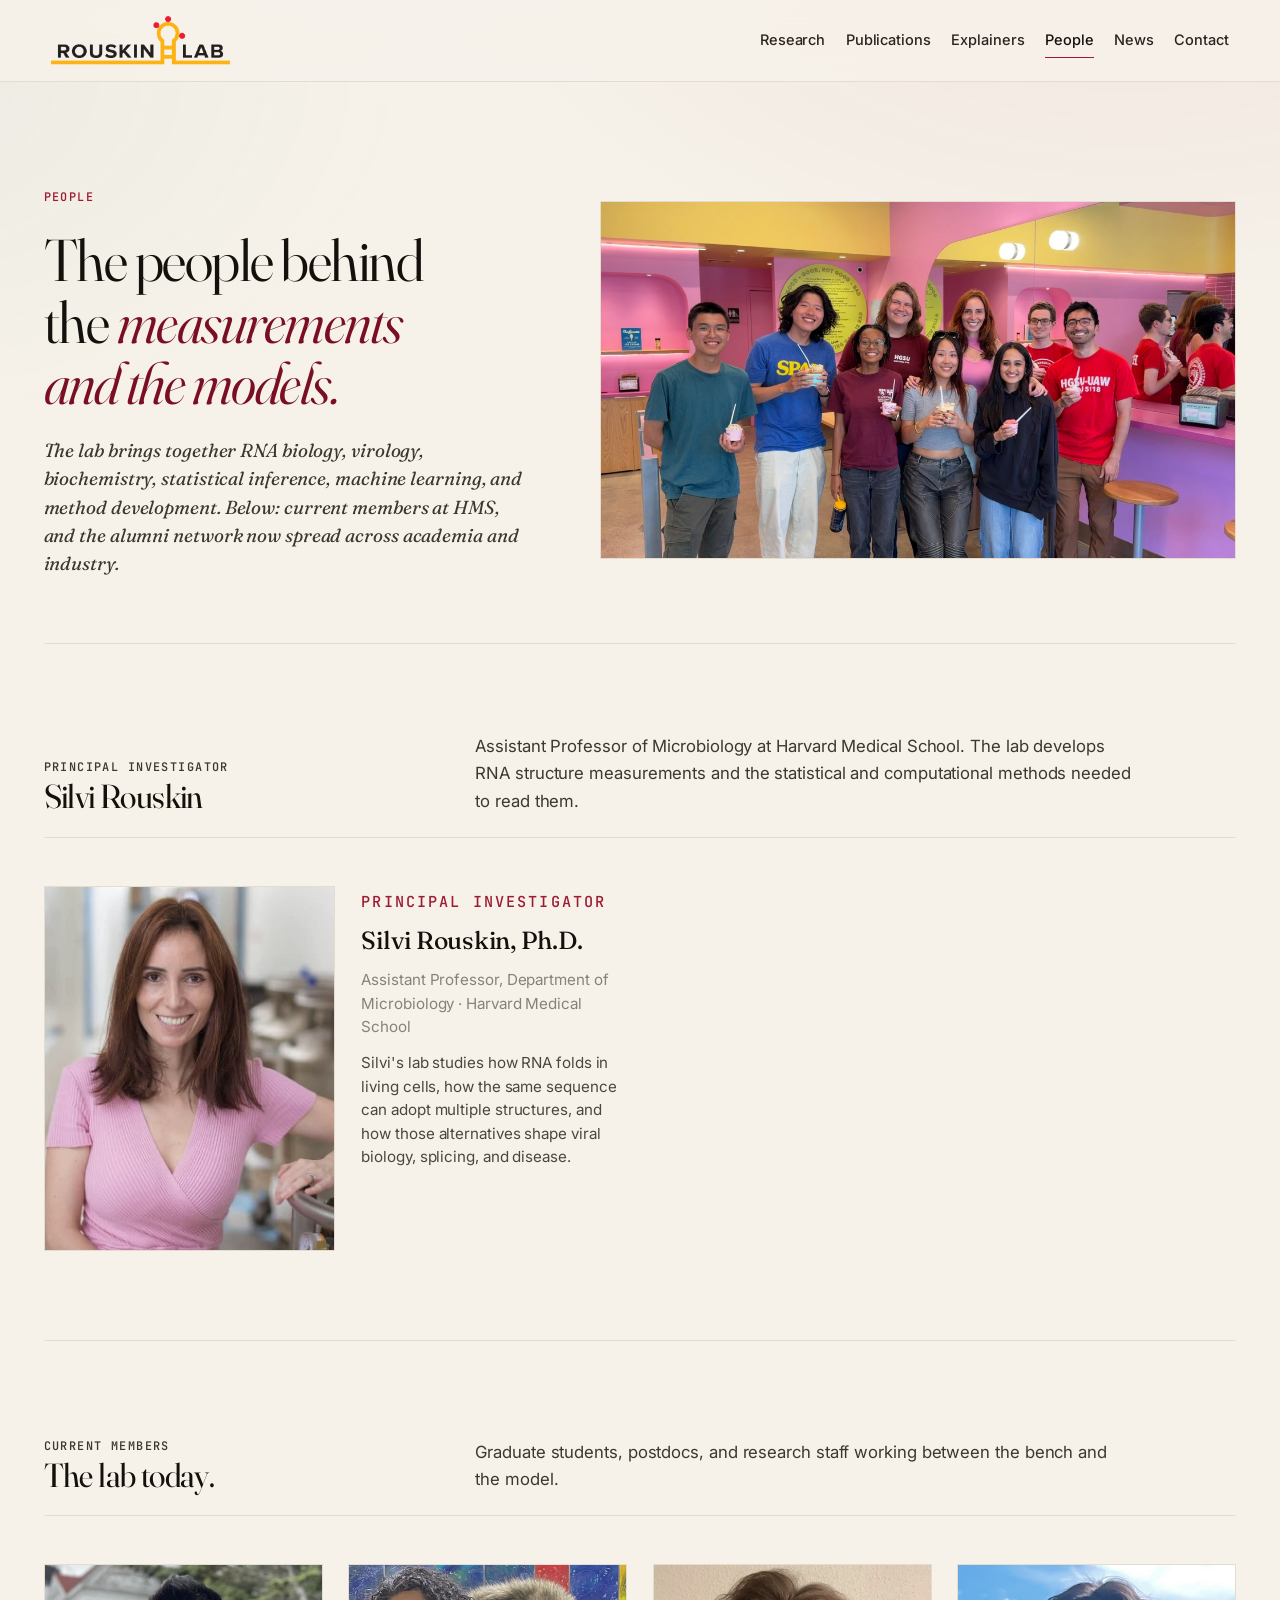
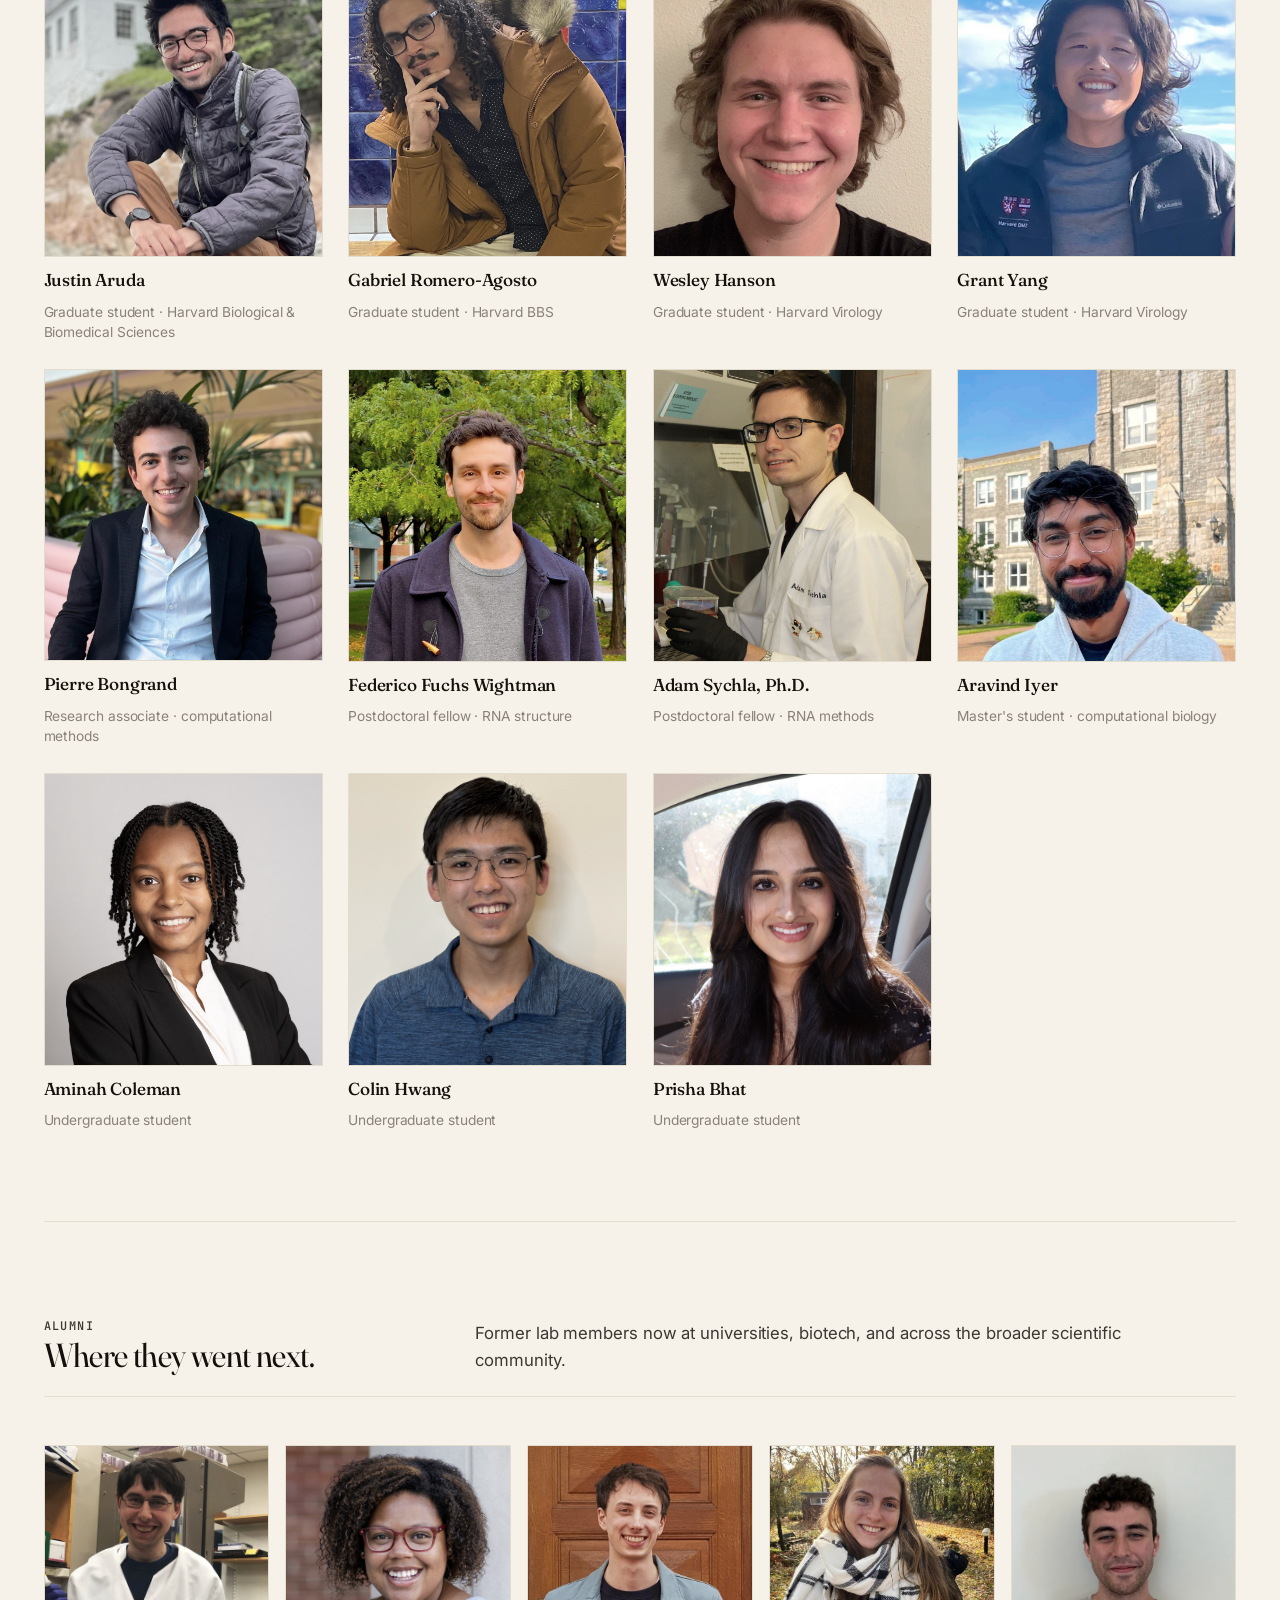
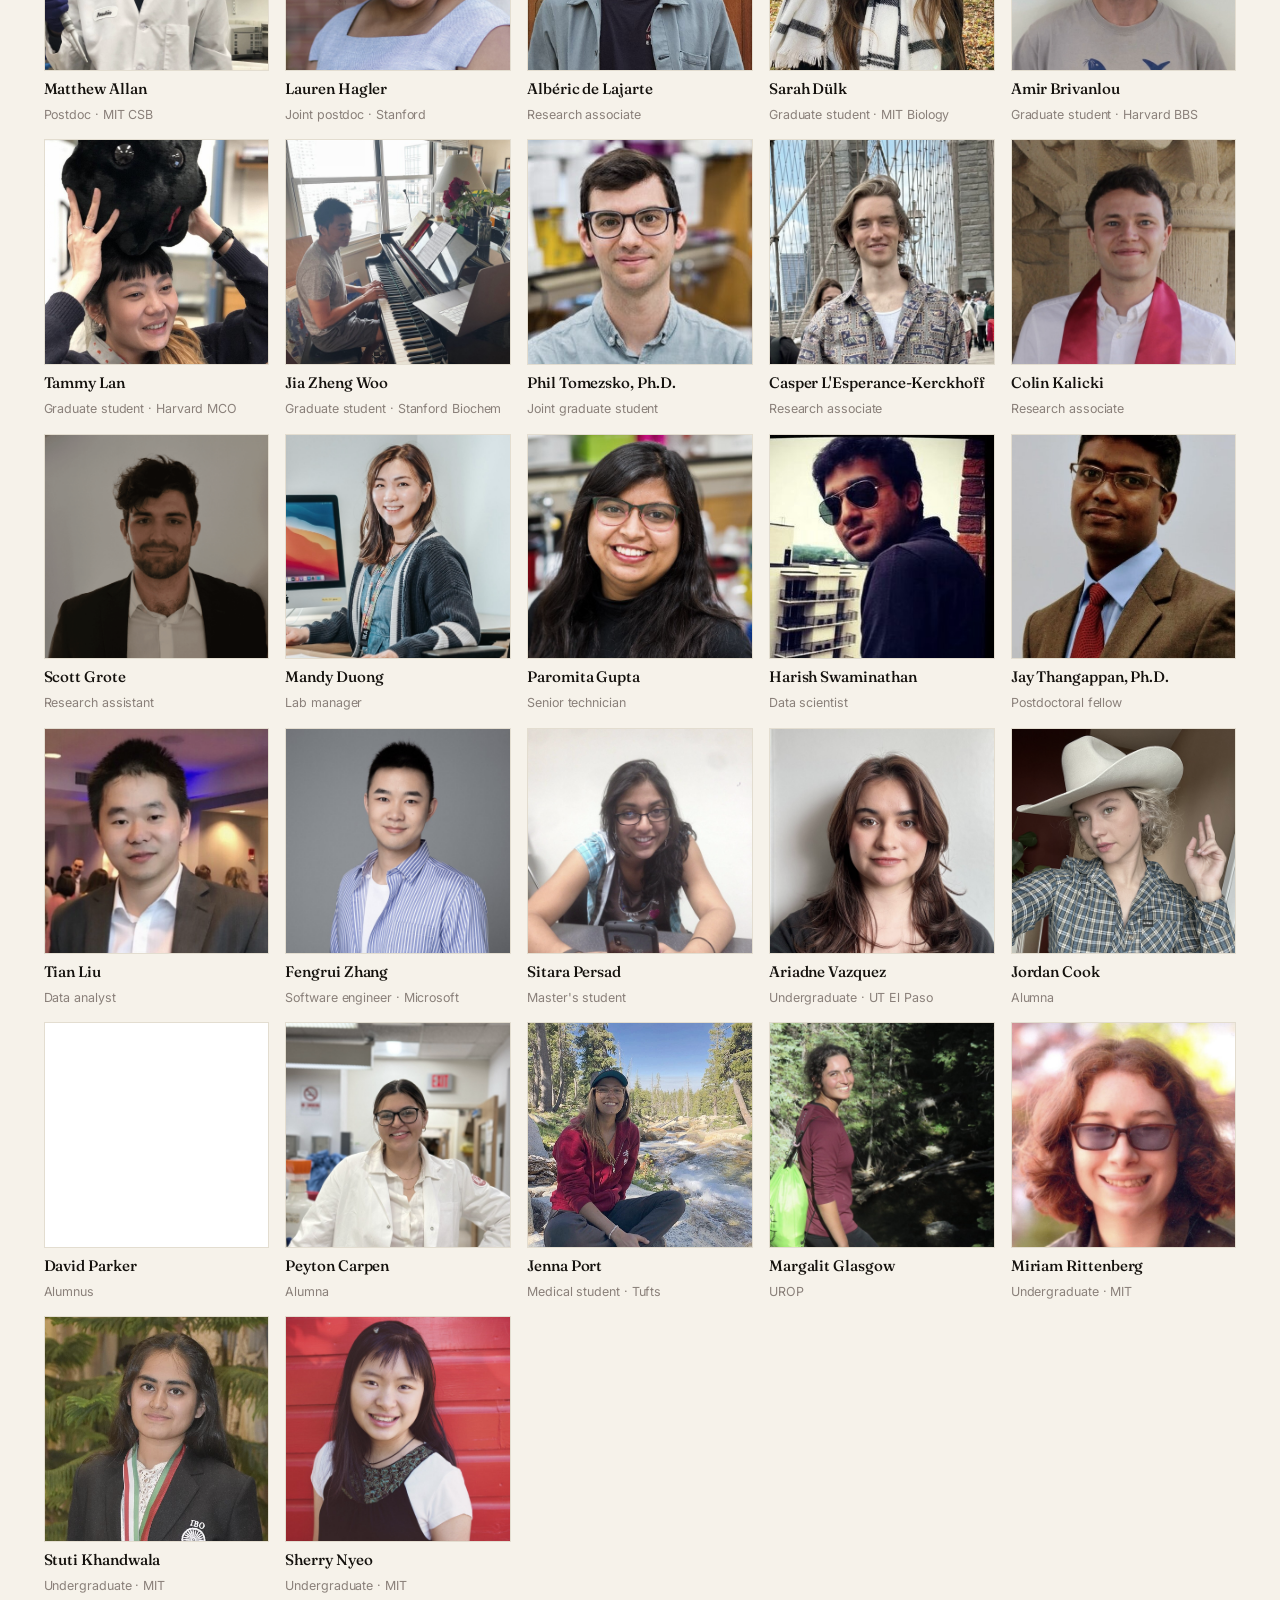
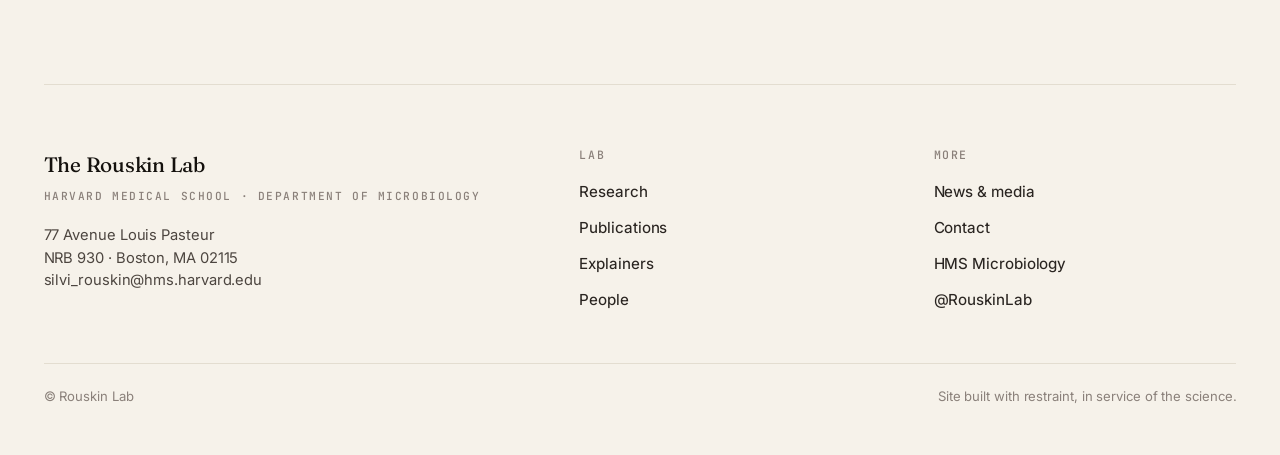
==== commit b25b39da: "Update people page profiles" ====
--- a/people.html
+++ b/people.html
@@ -27,7 +27,7 @@
     </header>
 
     <main id="main">
-      <section class="page-hero">
+      <section class="page-hero people-page-hero">
         <div class="page-hero-grid">
           <div>
             <p class="kicker">People</p>
@@ -112,6 +112,26 @@
             <h3>Adam Sychla, Ph.D.</h3>
             <p class="role">Postdoctoral fellow · RNA methods</p>
           </article>
+          <article class="person">
+            <div class="person-photo focal-aravind"><img src="assets/aravind-iyer.jpg" alt="Aravind Iyer" /></div>
+            <h3>Aravind Iyer</h3>
+            <p class="role">Master's student · computational biology</p>
+          </article>
+          <article class="person">
+            <div class="person-photo focal-aminah"><img src="assets/aminah-coleman.jpg" alt="Aminah Coleman" /></div>
+            <h3>Aminah Coleman</h3>
+            <p class="role">Undergraduate student</p>
+          </article>
+          <article class="person">
+            <div class="person-photo focal-colin"><img src="assets/colin-hwang.jpg" alt="Colin Hwang" /></div>
+            <h3>Colin Hwang</h3>
+            <p class="role">Undergraduate student</p>
+          </article>
+          <article class="person">
+            <div class="person-photo focal-prisha"><img src="assets/prisha-bhat.jpg" alt="Prisha Bhat" /></div>
+            <h3>Prisha Bhat</h3>
+            <p class="role">Undergraduate student</p>
+          </article>
         </div>
       </section>
 
--- a/styles.css
+++ b/styles.css
@@ -1144,6 +1144,7 @@
 
 .page-hero-visual {
   position: relative;
+  margin: 0;
   aspect-ratio: 4 / 3;
   overflow: hidden;
   background: var(--wash);
@@ -1168,7 +1169,17 @@
 
 .page-hero-visual.people-hero-photo img {
   object-fit: cover;
-  object-position: center 45%;
+  object-position: center 58%;
+}
+
+.people-page-hero .page-hero-grid {
+  grid-template-columns: minmax(0, 0.86fr) minmax(0, 1.14fr);
+  align-items: center;
+}
+
+.people-page-hero .people-hero-photo img {
+  object-position: 46% 58%;
+  transform: scale(1.08);
 }
 
 /* ============================================================
@@ -1578,9 +1589,15 @@
   width: 100%;
   height: 100%;
   object-fit: cover;
+  object-position: center center;
   filter: grayscale(0.18) saturate(0.92);
   transition: filter 320ms ease, transform 600ms cubic-bezier(.2,.7,.2,1);
 }
+
+.person-photo.focal-aravind img { object-position: 50% 56%; }
+.person-photo.focal-aminah img { object-position: 50% 34%; }
+.person-photo.focal-colin img { object-position: 50% 32%; }
+.person-photo.focal-prisha img { object-position: 50% 42%; }
 
 .person:hover .person-photo img {
   filter: grayscale(0) saturate(1);
@@ -1906,6 +1923,11 @@
     grid-template-columns: 1fr;
     gap: 28px;
   }
+  .people-page-hero .page-hero-grid { grid-template-columns: 1fr; }
+  .people-page-hero .people-hero-photo {
+    width: 100%;
+    justify-self: stretch;
+  }
   .research-area:nth-child(even) .research-area-visual { order: 0; }
   .join { text-align: left; }
   .pub-year { grid-template-columns: 1fr; }
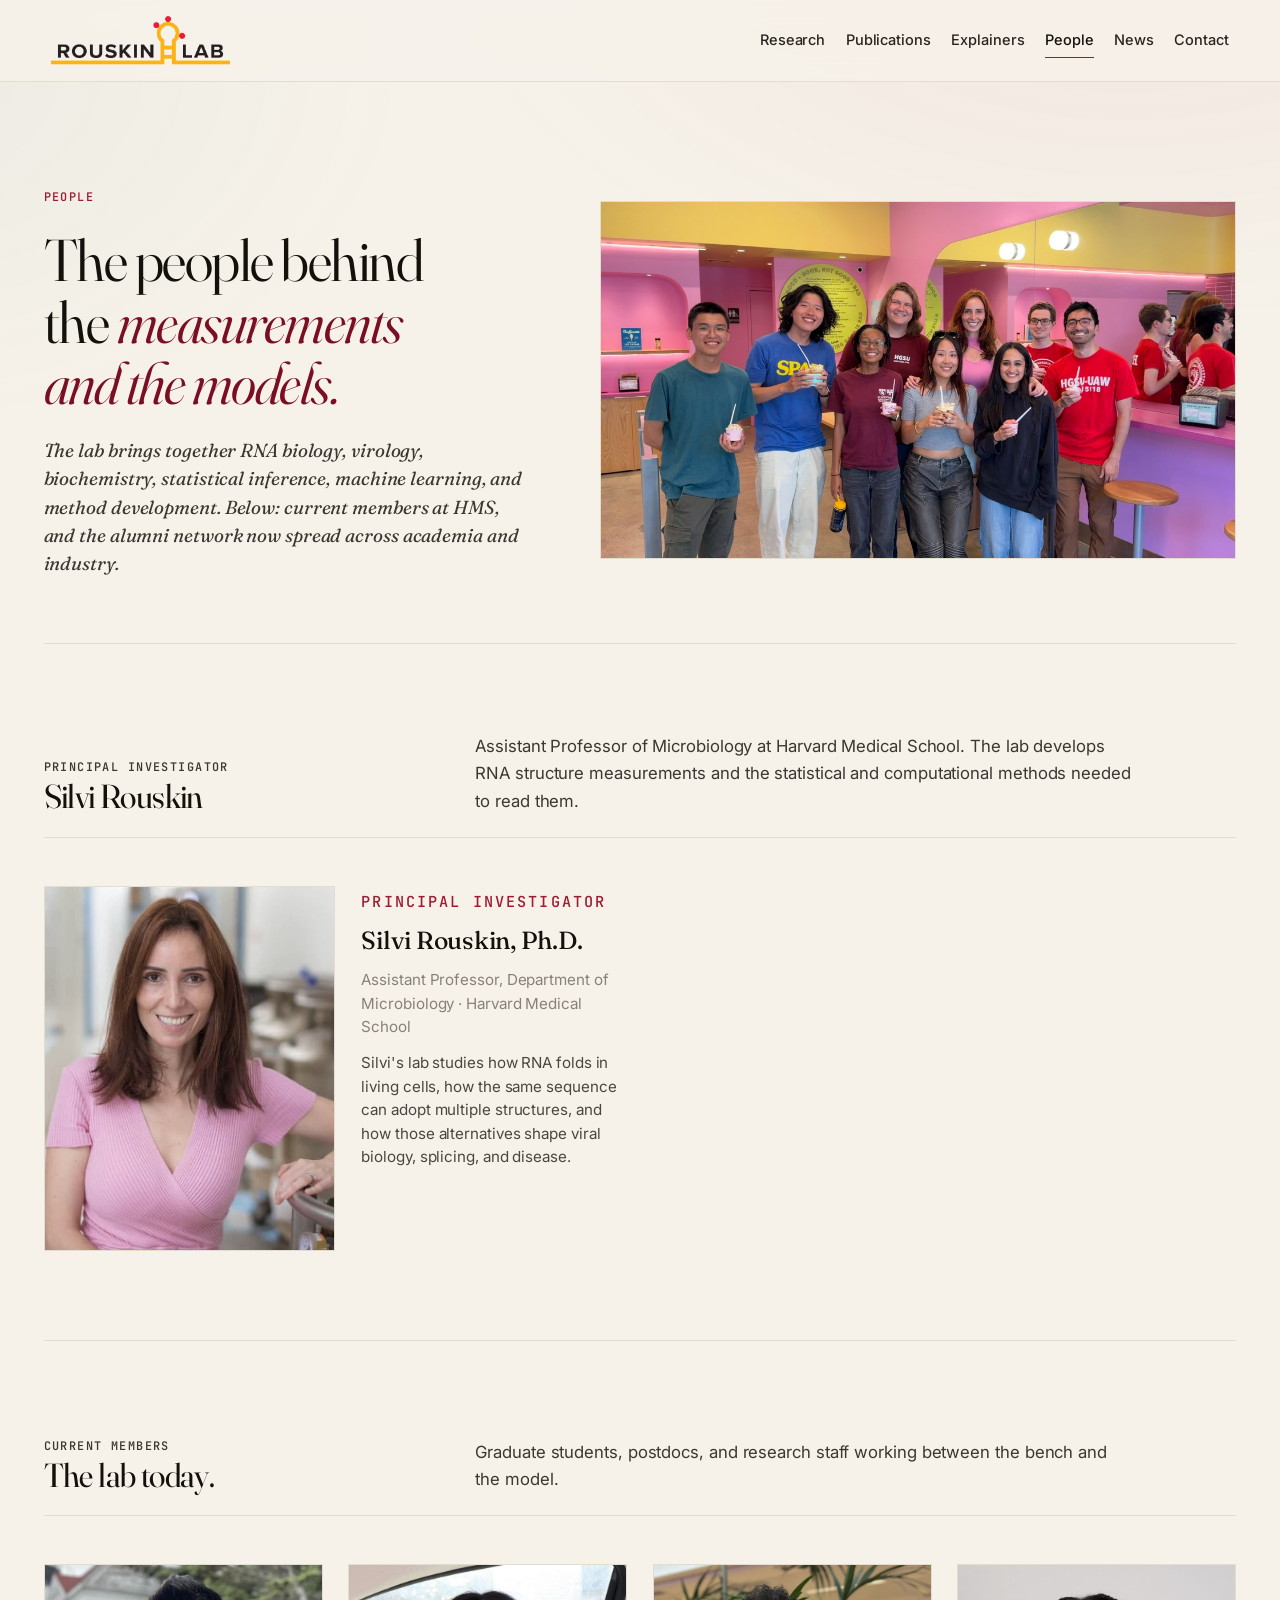
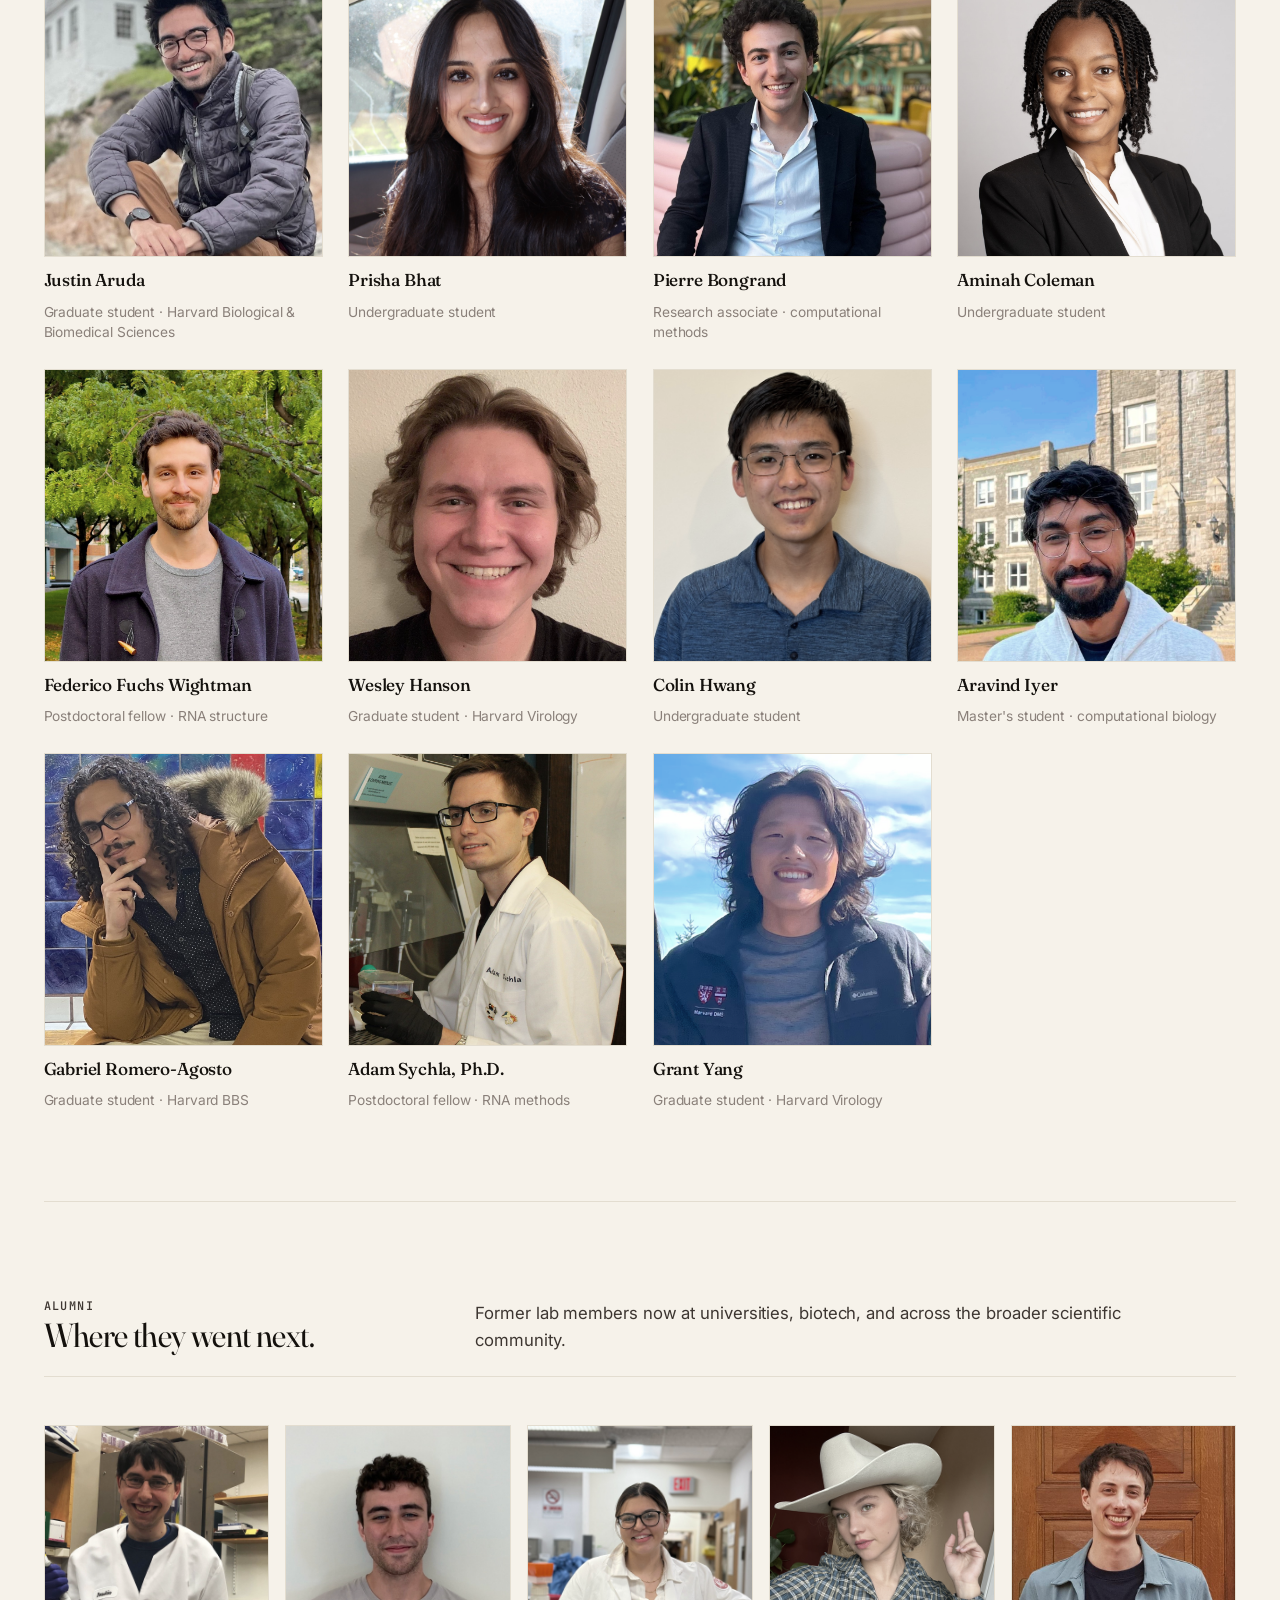
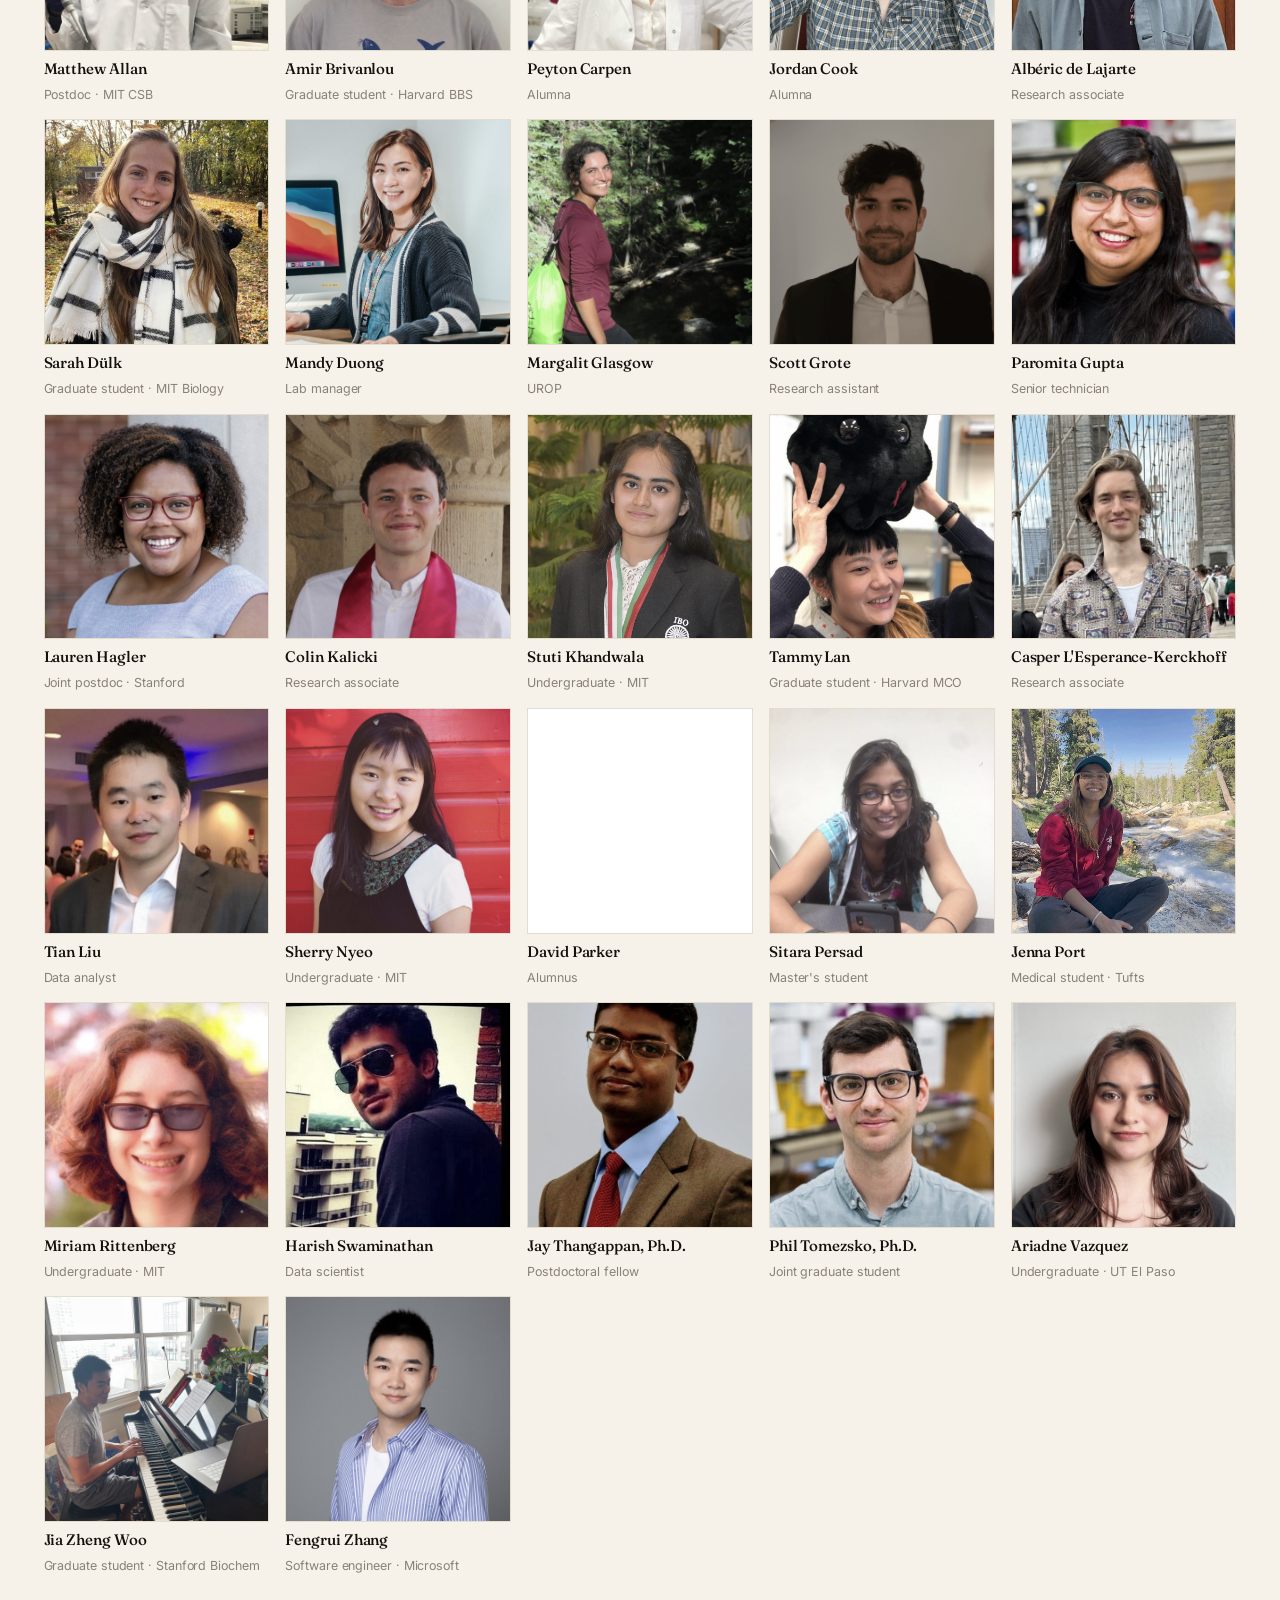
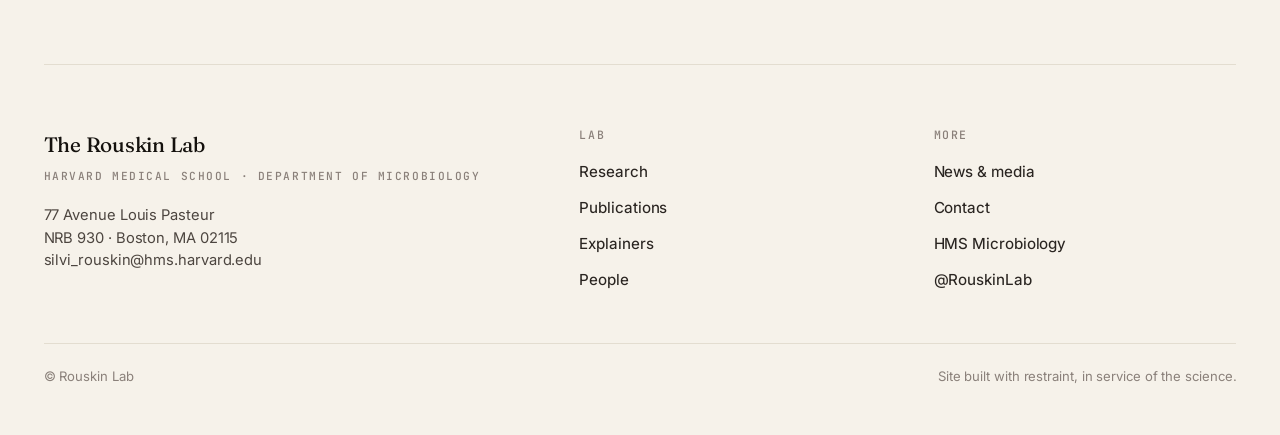
==== commit 1bcbef93: "Sort people by last name" ====
--- a/people.html
+++ b/people.html
@@ -83,55 +83,55 @@
             <p class="role">Graduate student · Harvard Biological &amp; Biomedical Sciences</p>
           </article>
           <article class="person">
+            <div class="person-photo focal-prisha"><img src="assets/prisha-bhat.jpg" alt="Prisha Bhat" /></div>
+            <h3>Prisha Bhat</h3>
+            <p class="role">Undergraduate student</p>
+          </article>
+          <article class="person">
+            <div class="person-photo"><img src="assets/pierre-bongrand.jpg" alt="Pierre Bongrand" /></div>
+            <h3>Pierre Bongrand</h3>
+            <p class="role">Research associate · computational methods</p>
+          </article>
+          <article class="person">
+            <div class="person-photo focal-aminah"><img src="assets/aminah-coleman.jpg" alt="Aminah Coleman" /></div>
+            <h3>Aminah Coleman</h3>
+            <p class="role">Undergraduate student</p>
+          </article>
+          <article class="person">
+            <div class="person-photo"><img src="assets/federico-fuchs-wightman.jpg" alt="Federico Fuchs Wightman" /></div>
+            <h3>Federico Fuchs Wightman</h3>
+            <p class="role">Postdoctoral fellow · RNA structure</p>
+          </article>
+          <article class="person">
+            <div class="person-photo"><img src="assets/wesley-hanson.jpg" alt="Wesley Hanson" /></div>
+            <h3>Wesley Hanson</h3>
+            <p class="role">Graduate student · Harvard Virology</p>
+          </article>
+          <article class="person">
+            <div class="person-photo focal-colin"><img src="assets/colin-hwang.jpg" alt="Colin Hwang" /></div>
+            <h3>Colin Hwang</h3>
+            <p class="role">Undergraduate student</p>
+          </article>
+          <article class="person">
+            <div class="person-photo focal-aravind"><img src="assets/aravind-iyer.jpg" alt="Aravind Iyer" /></div>
+            <h3>Aravind Iyer</h3>
+            <p class="role">Master's student · computational biology</p>
+          </article>
+          <article class="person">
             <div class="person-photo"><img src="assets/gabriel-romero-agosto.jpg" alt="Gabriel Romero-Agosto" /></div>
             <h3>Gabriel Romero-Agosto</h3>
             <p class="role">Graduate student · Harvard BBS</p>
           </article>
           <article class="person">
-            <div class="person-photo"><img src="assets/wesley-hanson.jpg" alt="Wesley Hanson" /></div>
-            <h3>Wesley Hanson</h3>
-            <p class="role">Graduate student · Harvard Virology</p>
+            <div class="person-photo"><img src="assets/adam-sychla.jpg" alt="Adam Sychla" /></div>
+            <h3>Adam Sychla, Ph.D.</h3>
+            <p class="role">Postdoctoral fellow · RNA methods</p>
           </article>
           <article class="person">
             <div class="person-photo"><img src="assets/grant-yang.jpg" alt="Grant Yang" /></div>
             <h3>Grant Yang</h3>
             <p class="role">Graduate student · Harvard Virology</p>
           </article>
-          <article class="person">
-            <div class="person-photo"><img src="assets/pierre-bongrand.jpg" alt="Pierre Bongrand" /></div>
-            <h3>Pierre Bongrand</h3>
-            <p class="role">Research associate · computational methods</p>
-          </article>
-          <article class="person">
-            <div class="person-photo"><img src="assets/federico-fuchs-wightman.jpg" alt="Federico Fuchs Wightman" /></div>
-            <h3>Federico Fuchs Wightman</h3>
-            <p class="role">Postdoctoral fellow · RNA structure</p>
-          </article>
-          <article class="person">
-            <div class="person-photo"><img src="assets/adam-sychla.jpg" alt="Adam Sychla" /></div>
-            <h3>Adam Sychla, Ph.D.</h3>
-            <p class="role">Postdoctoral fellow · RNA methods</p>
-          </article>
-          <article class="person">
-            <div class="person-photo focal-aravind"><img src="assets/aravind-iyer.jpg" alt="Aravind Iyer" /></div>
-            <h3>Aravind Iyer</h3>
-            <p class="role">Master's student · computational biology</p>
-          </article>
-          <article class="person">
-            <div class="person-photo focal-aminah"><img src="assets/aminah-coleman.jpg" alt="Aminah Coleman" /></div>
-            <h3>Aminah Coleman</h3>
-            <p class="role">Undergraduate student</p>
-          </article>
-          <article class="person">
-            <div class="person-photo focal-colin"><img src="assets/colin-hwang.jpg" alt="Colin Hwang" /></div>
-            <h3>Colin Hwang</h3>
-            <p class="role">Undergraduate student</p>
-          </article>
-          <article class="person">
-            <div class="person-photo focal-prisha"><img src="assets/prisha-bhat.jpg" alt="Prisha Bhat" /></div>
-            <h3>Prisha Bhat</h3>
-            <p class="role">Undergraduate student</p>
-          </article>
         </div>
       </section>
 
@@ -150,24 +150,64 @@
             <p class="role">Postdoc · MIT CSB</p>
           </article>
           <article class="person alumni">
+            <div class="person-photo"><img src="assets/amir-brivanlou.jpg" alt="Amir Brivanlou" /></div>
+            <h3>Amir Brivanlou</h3>
+            <p class="role">Graduate student · Harvard BBS</p>
+          </article>
+          <article class="person alumni">
+            <div class="person-photo"><img src="assets/peyton-carpen.jpg" alt="Peyton Carpen" /></div>
+            <h3>Peyton Carpen</h3>
+            <p class="role">Alumna</p>
+          </article>
+          <article class="person alumni">
+            <div class="person-photo"><img src="assets/jordan-cook.jpg" alt="Jordan Cook" /></div>
+            <h3>Jordan Cook</h3>
+            <p class="role">Alumna</p>
+          </article>
+          <article class="person alumni">
+            <div class="person-photo"><img src="assets/alberic-de-lajarte.jpg" alt="Albéric de Lajarte" /></div>
+            <h3>Albéric de Lajarte</h3>
+            <p class="role">Research associate</p>
+          </article>
+          <article class="person alumni">
+            <div class="person-photo"><img src="assets/sarah-dulk.jpg" alt="Sarah Dülk" /></div>
+            <h3>Sarah Dülk</h3>
+            <p class="role">Graduate student · MIT Biology</p>
+          </article>
+          <article class="person alumni">
+            <div class="person-photo"><img src="assets/mandy-duong.jpg" alt="Mandy Duong" /></div>
+            <h3>Mandy Duong</h3>
+            <p class="role">Lab manager</p>
+          </article>
+          <article class="person alumni">
+            <div class="person-photo"><img src="assets/margalit-glasgow.jpg" alt="Margalit Glasgow" /></div>
+            <h3>Margalit Glasgow</h3>
+            <p class="role">UROP</p>
+          </article>
+          <article class="person alumni">
+            <div class="person-photo"><img src="assets/scott-grote.jpg" alt="Scott Grote" /></div>
+            <h3>Scott Grote</h3>
+            <p class="role">Research assistant</p>
+          </article>
+          <article class="person alumni">
+            <div class="person-photo"><img src="assets/paromita-gupta.jpg" alt="Paromita Gupta" /></div>
+            <h3>Paromita Gupta</h3>
+            <p class="role">Senior technician</p>
+          </article>
+          <article class="person alumni">
             <div class="person-photo"><img src="assets/lauren-hagler.jpg" alt="Lauren Hagler" /></div>
             <h3>Lauren Hagler</h3>
             <p class="role">Joint postdoc · Stanford</p>
           </article>
           <article class="person alumni">
-            <div class="person-photo"><img src="assets/alberic-de-lajarte.jpg" alt="Albéric de Lajarte" /></div>
-            <h3>Albéric de Lajarte</h3>
+            <div class="person-photo"><img src="assets/colin-kalicki.jpg" alt="Colin Kalicki" /></div>
+            <h3>Colin Kalicki</h3>
             <p class="role">Research associate</p>
           </article>
           <article class="person alumni">
-            <div class="person-photo"><img src="assets/sarah-dulk.jpg" alt="Sarah Dülk" /></div>
-            <h3>Sarah Dülk</h3>
-            <p class="role">Graduate student · MIT Biology</p>
-          </article>
-          <article class="person alumni">
-            <div class="person-photo"><img src="assets/amir-brivanlou.jpg" alt="Amir Brivanlou" /></div>
-            <h3>Amir Brivanlou</h3>
-            <p class="role">Graduate student · Harvard BBS</p>
+            <div class="person-photo"><img src="assets/stuti-khandwala.jpg" alt="Stuti Khandwala" /></div>
+            <h3>Stuti Khandwala</h3>
+            <p class="role">Undergraduate · MIT</p>
           </article>
           <article class="person alumni">
             <div class="person-photo"><img src="assets/tammy-lan.jpg" alt="Tammy Lan" /></div>
@@ -175,109 +215,69 @@
             <p class="role">Graduate student · Harvard MCO</p>
           </article>
           <article class="person alumni">
+            <div class="person-photo"><img src="assets/casper-lesperance-kerckhoff.jpg" alt="Casper L'Esperance-Kerckhoff" /></div>
+            <h3>Casper L'Esperance-Kerckhoff</h3>
+            <p class="role">Research associate</p>
+          </article>
+          <article class="person alumni">
+            <div class="person-photo"><img src="assets/tian-liu.jpg" alt="Tian Liu" /></div>
+            <h3>Tian Liu</h3>
+            <p class="role">Data analyst</p>
+          </article>
+          <article class="person alumni">
+            <div class="person-photo"><img src="assets/sherry-nyeo.jpg" alt="Sherry Nyeo" /></div>
+            <h3>Sherry Nyeo</h3>
+            <p class="role">Undergraduate · MIT</p>
+          </article>
+          <article class="person alumni">
+            <div class="person-photo"><img src="assets/david-parker.jpg" alt="David Parker" /></div>
+            <h3>David Parker</h3>
+            <p class="role">Alumnus</p>
+          </article>
+          <article class="person alumni">
+            <div class="person-photo"><img src="assets/sitara-persad.jpg" alt="Sitara Persad" /></div>
+            <h3>Sitara Persad</h3>
+            <p class="role">Master's student</p>
+          </article>
+          <article class="person alumni">
+            <div class="person-photo"><img src="assets/jenna-port.jpg" alt="Jenna Port" /></div>
+            <h3>Jenna Port</h3>
+            <p class="role">Medical student · Tufts</p>
+          </article>
+          <article class="person alumni">
+            <div class="person-photo"><img src="assets/miriam-rittenberg.jpg" alt="Miriam Rittenberg" /></div>
+            <h3>Miriam Rittenberg</h3>
+            <p class="role">Undergraduate · MIT</p>
+          </article>
+          <article class="person alumni">
+            <div class="person-photo"><img src="assets/harish-swaminathan.jpg" alt="Harish Swaminathan" /></div>
+            <h3>Harish Swaminathan</h3>
+            <p class="role">Data scientist</p>
+          </article>
+          <article class="person alumni">
+            <div class="person-photo"><img src="assets/jay-thangappan.jpg" alt="Jay Thangappan" /></div>
+            <h3>Jay Thangappan, Ph.D.</h3>
+            <p class="role">Postdoctoral fellow</p>
+          </article>
+          <article class="person alumni">
+            <div class="person-photo"><img src="assets/phil-tomeszko.jpg" alt="Phil Tomezsko" /></div>
+            <h3>Phil Tomezsko, Ph.D.</h3>
+            <p class="role">Joint graduate student</p>
+          </article>
+          <article class="person alumni">
+            <div class="person-photo"><img src="assets/ariadne-vazquez.jpg" alt="Ariadne Vazquez" /></div>
+            <h3>Ariadne Vazquez</h3>
+            <p class="role">Undergraduate · UT El Paso</p>
+          </article>
+          <article class="person alumni">
             <div class="person-photo"><img src="assets/jia-zheng-woo.jpg" alt="Jia Zheng Woo" /></div>
             <h3>Jia Zheng Woo</h3>
             <p class="role">Graduate student · Stanford Biochem</p>
           </article>
           <article class="person alumni">
-            <div class="person-photo"><img src="assets/phil-tomeszko.jpg" alt="Phil Tomezsko" /></div>
-            <h3>Phil Tomezsko, Ph.D.</h3>
-            <p class="role">Joint graduate student</p>
-          </article>
-          <article class="person alumni">
-            <div class="person-photo"><img src="assets/casper-lesperance-kerckhoff.jpg" alt="Casper L'Esperance-Kerckhoff" /></div>
-            <h3>Casper L'Esperance-Kerckhoff</h3>
-            <p class="role">Research associate</p>
-          </article>
-          <article class="person alumni">
-            <div class="person-photo"><img src="assets/colin-kalicki.jpg" alt="Colin Kalicki" /></div>
-            <h3>Colin Kalicki</h3>
-            <p class="role">Research associate</p>
-          </article>
-          <article class="person alumni">
-            <div class="person-photo"><img src="assets/scott-grote.jpg" alt="Scott Grote" /></div>
-            <h3>Scott Grote</h3>
-            <p class="role">Research assistant</p>
-          </article>
-          <article class="person alumni">
-            <div class="person-photo"><img src="assets/mandy-duong.jpg" alt="Mandy Duong" /></div>
-            <h3>Mandy Duong</h3>
-            <p class="role">Lab manager</p>
-          </article>
-          <article class="person alumni">
-            <div class="person-photo"><img src="assets/paromita-gupta.jpg" alt="Paromita Gupta" /></div>
-            <h3>Paromita Gupta</h3>
-            <p class="role">Senior technician</p>
-          </article>
-          <article class="person alumni">
-            <div class="person-photo"><img src="assets/harish-swaminathan.jpg" alt="Harish Swaminathan" /></div>
-            <h3>Harish Swaminathan</h3>
-            <p class="role">Data scientist</p>
-          </article>
-          <article class="person alumni">
-            <div class="person-photo"><img src="assets/jay-thangappan.jpg" alt="Jay Thangappan" /></div>
-            <h3>Jay Thangappan, Ph.D.</h3>
-            <p class="role">Postdoctoral fellow</p>
-          </article>
-          <article class="person alumni">
-            <div class="person-photo"><img src="assets/tian-liu.jpg" alt="Tian Liu" /></div>
-            <h3>Tian Liu</h3>
-            <p class="role">Data analyst</p>
-          </article>
-          <article class="person alumni">
             <div class="person-photo"><img src="assets/fengrui-zhang.jpg" alt="Fengrui Zhang" /></div>
             <h3>Fengrui Zhang</h3>
             <p class="role">Software engineer · Microsoft</p>
-          </article>
-          <article class="person alumni">
-            <div class="person-photo"><img src="assets/sitara-persad.jpg" alt="Sitara Persad" /></div>
-            <h3>Sitara Persad</h3>
-            <p class="role">Master's student</p>
-          </article>
-          <article class="person alumni">
-            <div class="person-photo"><img src="assets/ariadne-vazquez.jpg" alt="Ariadne Vazquez" /></div>
-            <h3>Ariadne Vazquez</h3>
-            <p class="role">Undergraduate · UT El Paso</p>
-          </article>
-          <article class="person alumni">
-            <div class="person-photo"><img src="assets/jordan-cook.jpg" alt="Jordan Cook" /></div>
-            <h3>Jordan Cook</h3>
-            <p class="role">Alumna</p>
-          </article>
-          <article class="person alumni">
-            <div class="person-photo"><img src="assets/david-parker.jpg" alt="David Parker" /></div>
-            <h3>David Parker</h3>
-            <p class="role">Alumnus</p>
-          </article>
-          <article class="person alumni">
-            <div class="person-photo"><img src="assets/peyton-carpen.jpg" alt="Peyton Carpen" /></div>
-            <h3>Peyton Carpen</h3>
-            <p class="role">Alumna</p>
-          </article>
-          <article class="person alumni">
-            <div class="person-photo"><img src="assets/jenna-port.jpg" alt="Jenna Port" /></div>
-            <h3>Jenna Port</h3>
-            <p class="role">Medical student · Tufts</p>
-          </article>
-          <article class="person alumni">
-            <div class="person-photo"><img src="assets/margalit-glasgow.jpg" alt="Margalit Glasgow" /></div>
-            <h3>Margalit Glasgow</h3>
-            <p class="role">UROP</p>
-          </article>
-          <article class="person alumni">
-            <div class="person-photo"><img src="assets/miriam-rittenberg.jpg" alt="Miriam Rittenberg" /></div>
-            <h3>Miriam Rittenberg</h3>
-            <p class="role">Undergraduate · MIT</p>
-          </article>
-          <article class="person alumni">
-            <div class="person-photo"><img src="assets/stuti-khandwala.jpg" alt="Stuti Khandwala" /></div>
-            <h3>Stuti Khandwala</h3>
-            <p class="role">Undergraduate · MIT</p>
-          </article>
-          <article class="person alumni">
-            <div class="person-photo"><img src="assets/sherry-nyeo.jpg" alt="Sherry Nyeo" /></div>
-            <h3>Sherry Nyeo</h3>
-            <p class="role">Undergraduate · MIT</p>
           </article>
         </div>
       </section>
